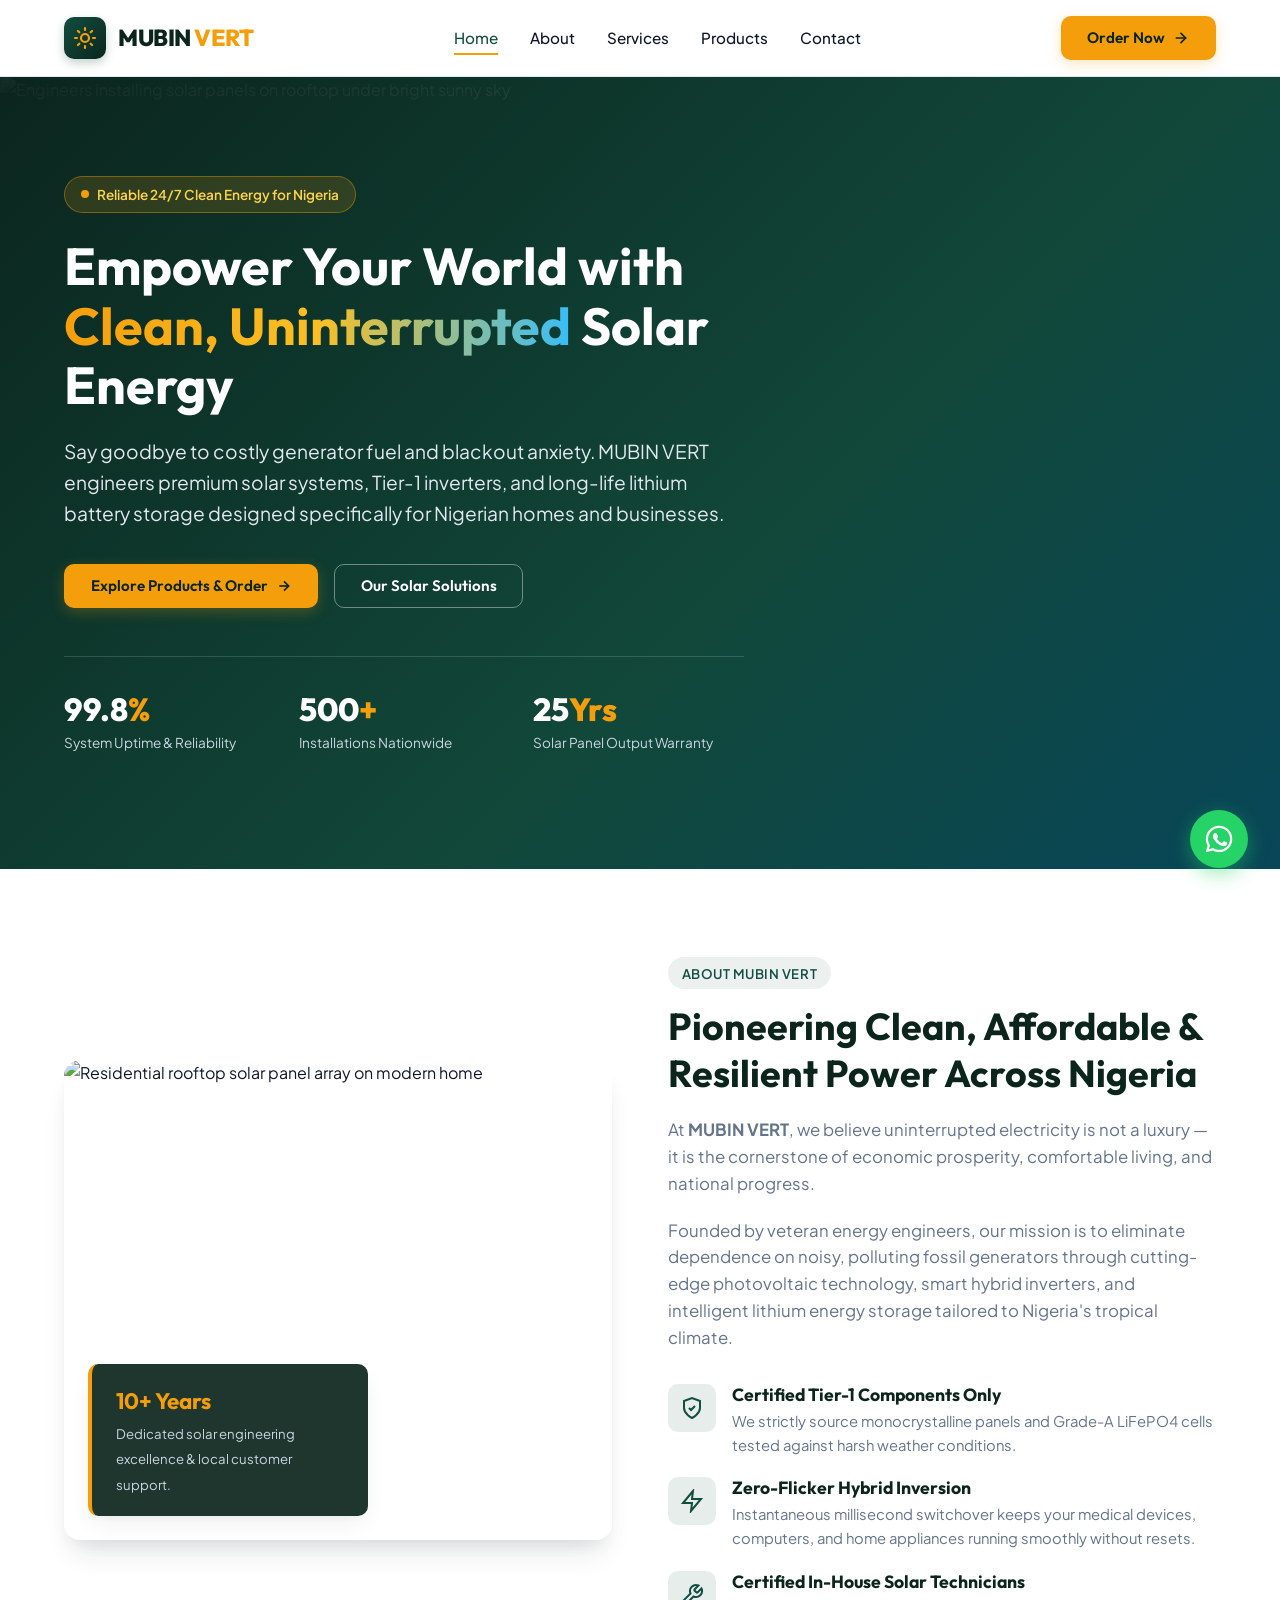
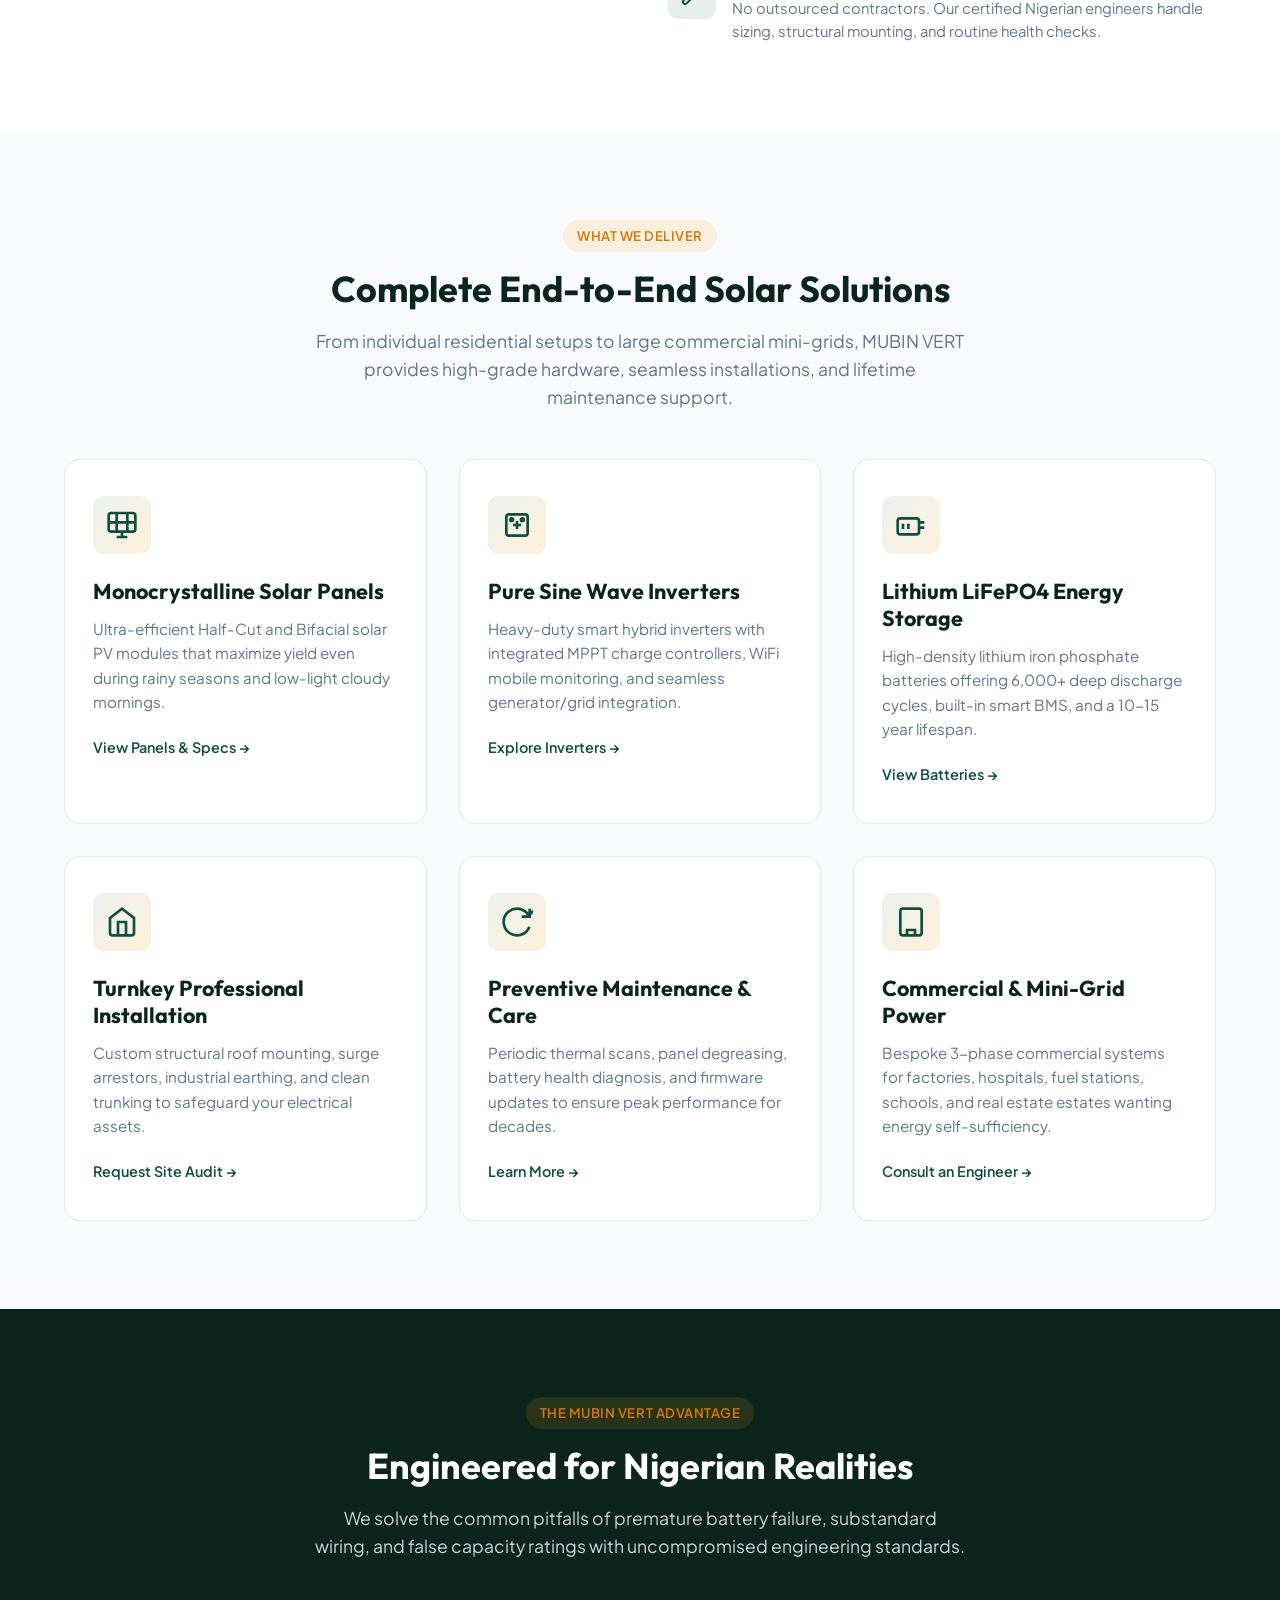
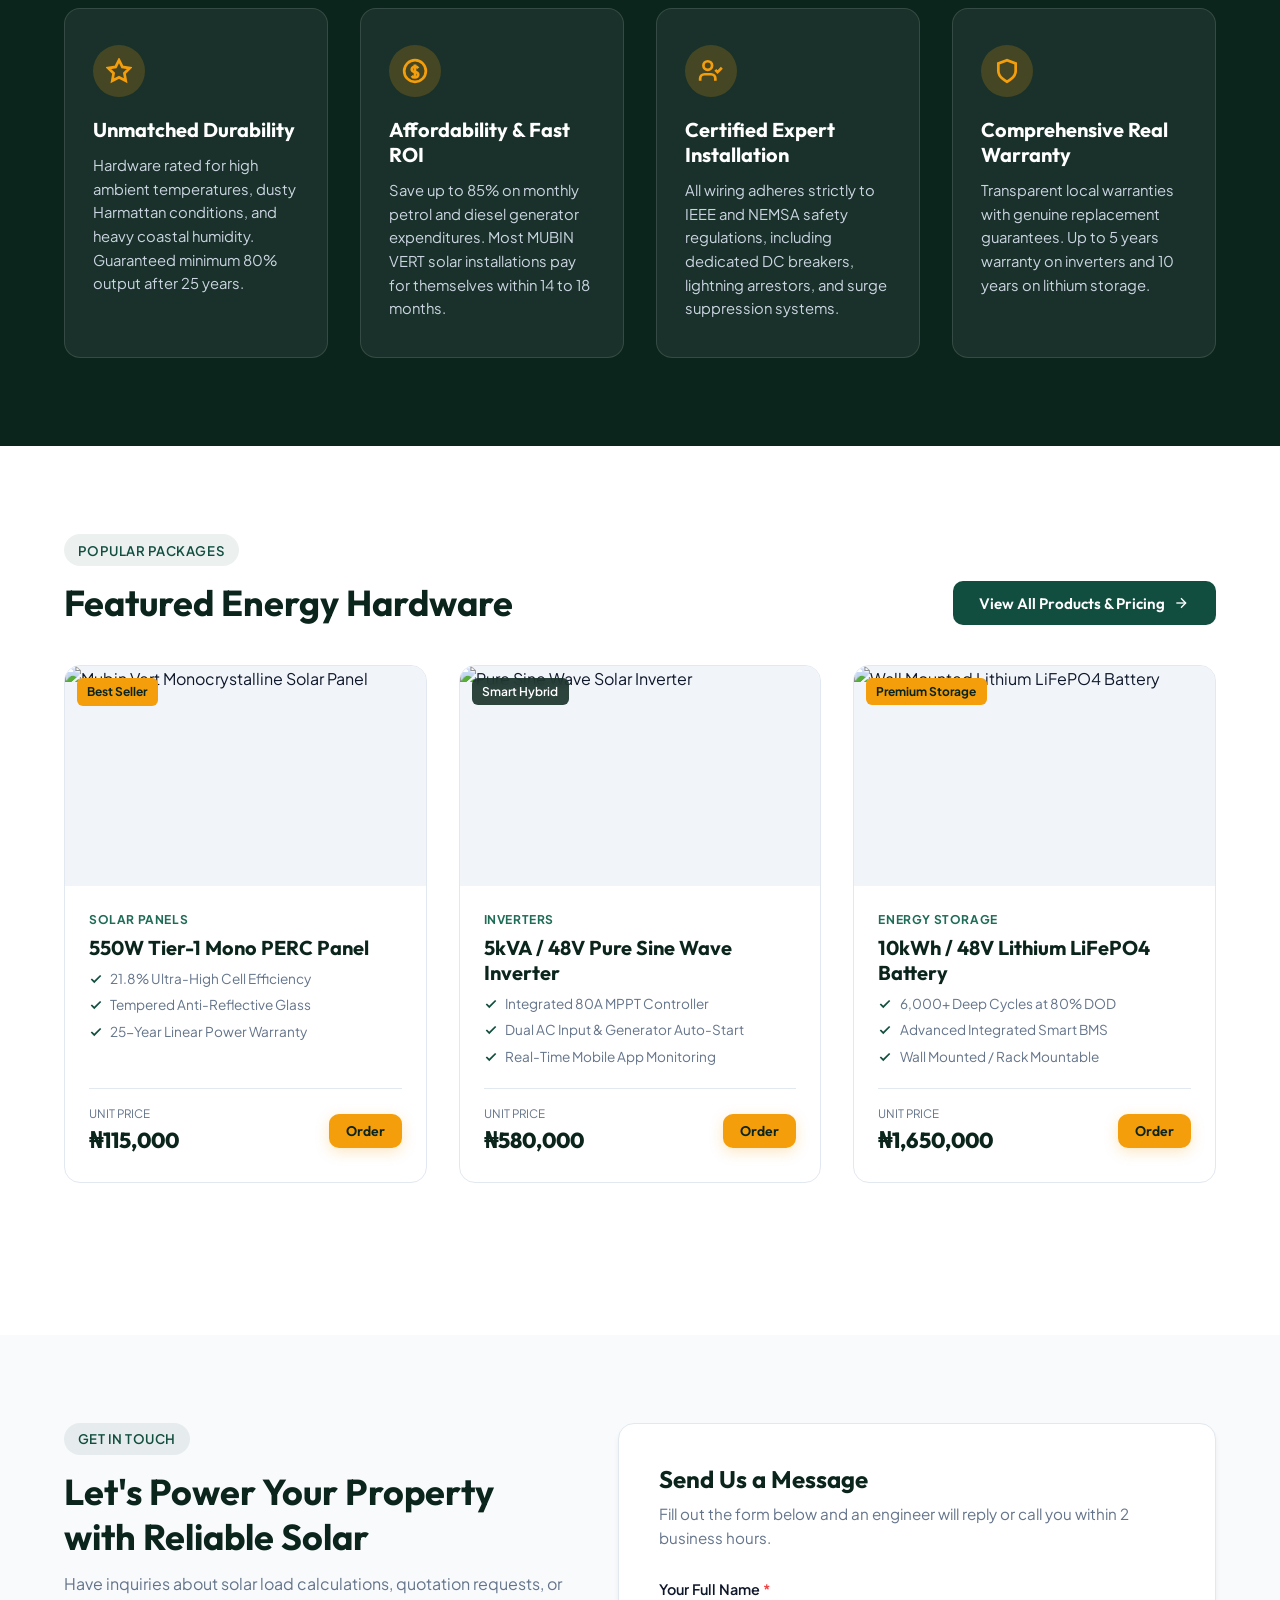
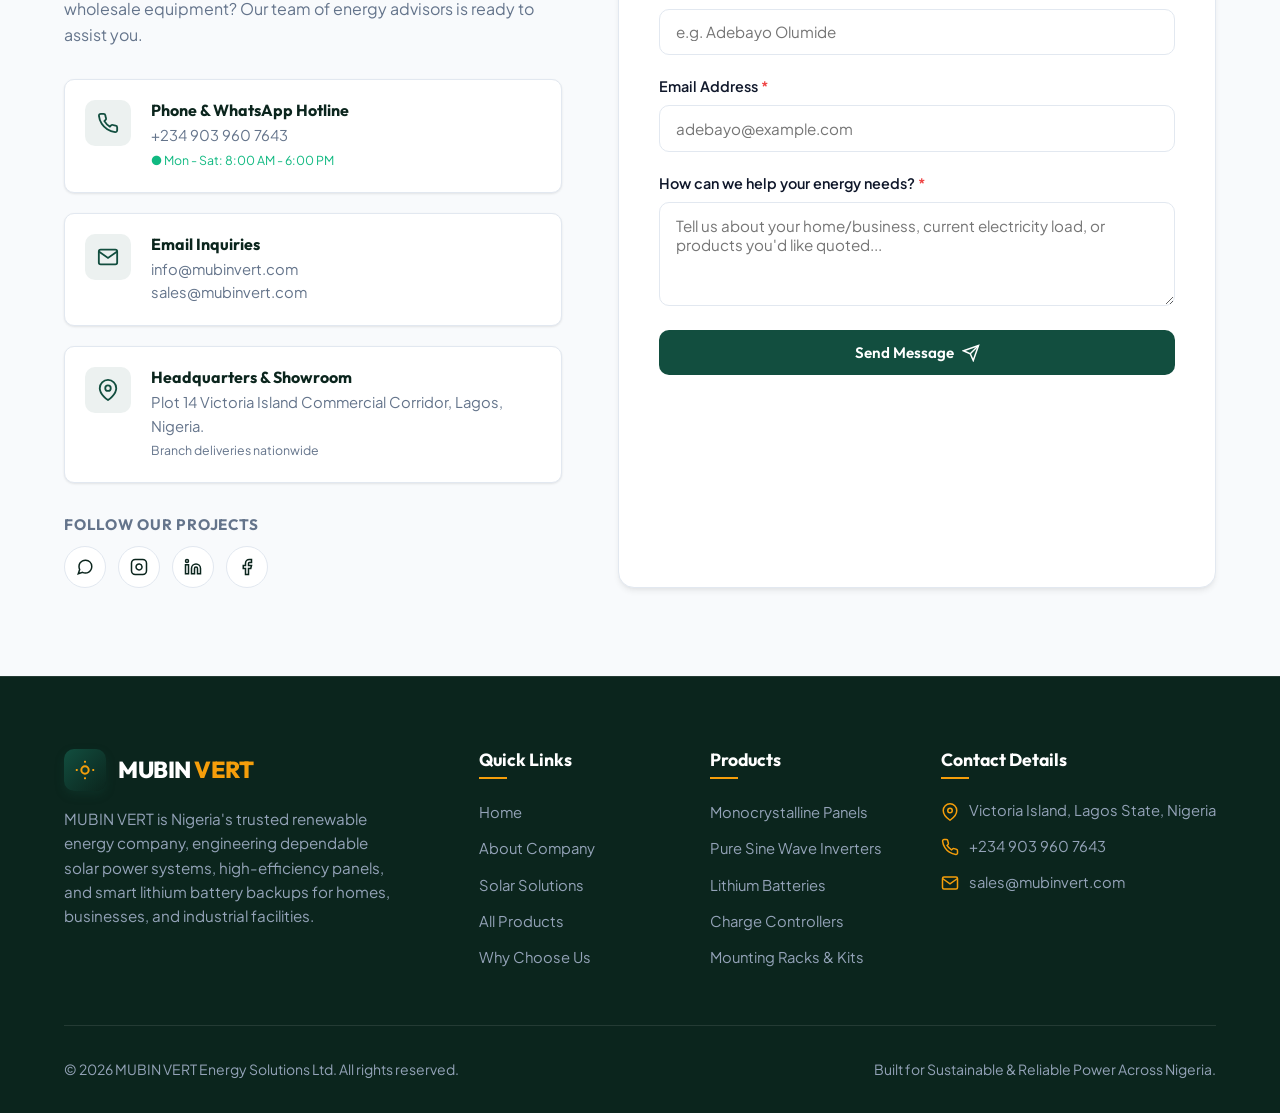
==== index.html @ 532facc9 "second commit" ====
<!DOCTYPE html>
<html lang="en">
<head>
  <meta charset="UTF-8">
  <meta name="viewport" content="width=device-width, initial-scale=1.0">
  <title>MUBIN VERT | Modern Solar & Energy Solutions in Nigeria</title>
  <meta name="description" content="MUBIN VERT provides premium solar panels, high-capacity inverters, lithium batteries, and professional solar installation across Nigeria for uninterrupted clean energy.">
  <meta name="keywords" content="solar energy Nigeria, solar panels, inverters, solar batteries, solar installation Lagos Abuja, clean energy">
  
  <!-- Open Graph / Meta -->
  <meta property="og:type" content="website">
  <meta property="og:title" content="MUBIN VERT - Reliable Solar & Energy Solutions">
  <meta property="og:description" content="Power your home and business with durable, sustainable solar energy. High efficiency panels, hybrid inverters & lithium storage.">
  
  <!-- Google Fonts: Outfit & Plus Jakarta Sans -->
  <link rel="preconnect" href="https://fonts.googleapis.com">
  <link rel="preconnect" href="https://fonts.gstatic.com" crossorigin>
  <link href="https://fonts.googleapis.com/css2?family=Outfit:wght@500;600;700;800&family=Plus+Jakarta+Sans:wght@400;500;600;700&display=swap" rel="stylesheet">
  
  <!-- Shared CSS Stylesheet -->
  <link rel="stylesheet" href="style.css">
</head>
<body>

  <!-- ==================== HEADER & NAV ==================== -->
  <header class="header">
    <div class="container navbar">
      <a href="index.html" class="brand-logo" aria-label="MUBIN VERT Home">
        <span class="logo-mark">
          <!-- Solar Sun & Eco Leaf SVG Icon -->
          <svg width="24" height="24" viewBox="0 0 24 24" fill="none" stroke="currentColor" stroke-width="2.2" stroke-linecap="round" stroke-linejoin="round">
            <circle cx="12" cy="12" r="4"/>
            <path d="M12 2v2"/>
            <path d="M12 20v2"/>
            <path d="m4.93 4.93 1.41 1.41"/>
            <path d="m17.66 17.66 1.41 1.41"/>
            <path d="M2 12h2"/>
            <path d="M20 12h2"/>
            <path d="m6.34 17.66-1.41 1.41"/>
            <path d="m19.07 4.93-1.41 1.41"/>
          </svg>
        </span>
        <span>MUBIN <span class="highlight">VERT</span></span>
      </a>

      <nav aria-label="Main Navigation">
        <ul class="nav-menu" id="navMenu">
          <li><a href="index.html" class="nav-link active">Home</a></li>
          <li><a href="#about" class="nav-link">About</a></li>
          <li><a href="#services" class="nav-link">Services</a></li>
          <li><a href="products.html" class="nav-link">Products</a></li>
          <li><a href="#contact" class="nav-link">Contact</a></li>
          <li class="mobile-order-btn">
            <a href="products.html" class="btn btn-primary btn-block">Order Now</a>
          </li>
        </ul>
      </nav>

      <div class="nav-actions">
        <a href="products.html" class="btn btn-primary">
          <span>Order Now</span>
          <svg width="16" height="16" viewBox="0 0 24 24" fill="none" stroke="currentColor" stroke-width="2.5" stroke-linecap="round" stroke-linejoin="round">
            <path d="M5 12h14"/>
            <path d="m12 5 7 7-7 7"/>
          </svg>
        </a>
        <button class="hamburger" id="hamburgerBtn" aria-label="Toggle navigation menu" aria-expanded="false">
          <span></span>
          <span></span>
          <span></span>
        </button>
      </div>
    </div>
  </header>

  <!-- ==================== HERO SECTION ==================== -->
  <section class="hero" id="home">
    <div class="hero-bg-overlay"></div>
    <img 
      src="https://images.pexels.com/photos/11645008/pexels-photo-11645008.jpeg?auto=compress&cs=tinysrgb&fit=crop&h=900&w=1920" 
      alt="Engineers installing solar panels on rooftop under bright sunny sky" 
      class="hero-bg-img"
      loading="eager"
    >
    <div class="container">
      <div class="hero-content fade-in-up">
        <div class="hero-badge">
          <span class="pulse-dot"></span>
          <span>Reliable 24/7 Clean Energy for Nigeria</span>
        </div>
        <h1>Empower Your World with <span class="gradient-text">Clean, Uninterrupted</span> Solar Energy</h1>
        <p class="hero-p">
          Say goodbye to costly generator fuel and blackout anxiety. MUBIN VERT engineers premium solar systems, Tier-1 inverters, and long-life lithium battery storage designed specifically for Nigerian homes and businesses.
        </p>
        <div class="hero-actions">
          <a href="products.html" class="btn btn-primary">
            <span>Explore Products & Order</span>
            <svg width="16" height="16" viewBox="0 0 24 24" fill="none" stroke="currentColor" stroke-width="2.5">
              <path d="M5 12h14"/><path d="m12 5 7 7-7 7"/>
            </svg>
          </a>
          <a href="#services" class="btn btn-outline">
            <span>Our Solar Solutions</span>
          </a>
        </div>

        <div class="hero-stats">
          <div class="hero-stat-item">
            <h3>99.8<span>%</span></h3>
            <p>System Uptime & Reliability</p>
          </div>
          <div class="hero-stat-item">
            <h3>500<span>+</span></h3>
            <p>Installations Nationwide</p>
          </div>
          <div class="hero-stat-item">
            <h3>25<span>Yrs</span></h3>
            <p>Solar Panel Output Warranty</p>
          </div>
        </div>
      </div>
    </div>
  </section>

  <!-- ==================== ABOUT SECTION ==================== -->
  <section class="section section-light" id="about">
    <div class="container">
      <div class="about-grid">
        <div class="about-image-wrapper fade-in-up">
          <img 
            src="https://images.pexels.com/photos/12243093/pexels-photo-12243093.jpeg?auto=compress&cs=tinysrgb&fit=crop&h=800&w=1000" 
            alt="Residential rooftop solar panel array on modern home"
            loading="lazy"
          >
          <div class="about-floating-badge">
            <strong>10+ Years</strong>
            <span>Dedicated solar engineering excellence & local customer support.</span>
          </div>
        </div>

        <div class="about-content fade-in-up delay-1">
          <div class="section-badge">About MUBIN VERT</div>
          <h2>Pioneering Clean, Affordable & Resilient Power Across Nigeria</h2>
          <p>
            At <strong>MUBIN VERT</strong>, we believe uninterrupted electricity is not a luxury — it is the cornerstone of economic prosperity, comfortable living, and national progress.
          </p>
          <p>
            Founded by veteran energy engineers, our mission is to eliminate dependence on noisy, polluting fossil generators through cutting-edge photovoltaic technology, smart hybrid inverters, and intelligent lithium energy storage tailored to Nigeria's tropical climate.
          </p>

          <div class="trust-highlights">
            <div class="trust-item">
              <div class="trust-icon">
                <!-- Verified Check Shield -->
                <svg width="24" height="24" viewBox="0 0 24 24" fill="none" stroke="currentColor" stroke-width="2">
                  <path d="M12 22s8-4 8-10V5l-8-3-8 3v7c0 6 8 10 8 10z"/>
                  <path d="m9 12 2 2 4-4"/>
                </svg>
              </div>
              <div>
                <h4>Certified Tier-1 Components Only</h4>
                <p>We strictly source monocrystalline panels and Grade-A LiFePO4 cells tested against harsh weather conditions.</p>
              </div>
            </div>

            <div class="trust-item">
              <div class="trust-icon">
                <!-- Zap / Efficiency Icon -->
                <svg width="24" height="24" viewBox="0 0 24 24" fill="none" stroke="currentColor" stroke-width="2">
                  <polygon points="13 2 3 14 12 14 11 22 21 10 12 10 13 2"/>
                </svg>
              </div>
              <div>
                <h4>Zero-Flicker Hybrid Inversion</h4>
                <p>Instantaneous millisecond switchover keeps your medical devices, computers, and home appliances running smoothly without resets.</p>
              </div>
            </div>

            <div class="trust-item">
              <div class="trust-icon">
                <!-- Support / Wrench Icon -->
                <svg width="24" height="24" viewBox="0 0 24 24" fill="none" stroke="currentColor" stroke-width="2">
                  <path d="M14.7 6.3a1 1 0 0 0 0 1.4l1.6 1.6a1 1 0 0 0 1.4 0l3.77-3.77a6 6 0 0 1-7.94 7.94l-6.91 6.91a2.12 2.12 0 0 1-3-3l6.91-6.91a6 6 0 0 1 7.94-7.94l-3.76 3.76z"/>
                </svg>
              </div>
              <div>
                <h4>Certified In-House Solar Technicians</h4>
                <p>No outsourced contractors. Our certified Nigerian engineers handle sizing, structural mounting, and routine health checks.</p>
              </div>
            </div>
          </div>
        </div>
      </div>
    </div>
  </section>

  <!-- ==================== SERVICES / FEATURES SECTION ==================== -->
  <section class="section section-tint" id="services">
    <div class="container">
      <div class="text-center fade-in-up">
        <div class="section-badge amber">What We Deliver</div>
        <h2 class="section-title">Complete End-to-End Solar Solutions</h2>
        <p class="section-desc">From individual residential setups to large commercial mini-grids, MUBIN VERT provides high-grade hardware, seamless installations, and lifetime maintenance support.</p>
      </div>

      <div class="services-grid">
        <!-- Service 1: Solar Panels -->
        <div class="service-card fade-in-up delay-1">
          <div class="service-icon">
            <svg width="32" height="32" viewBox="0 0 24 24" fill="none" stroke="currentColor" stroke-width="2">
              <rect x="2" y="3" width="20" height="14" rx="2"/>
              <line x1="2" y1="10" x2="22" y2="10"/>
              <line x1="8" y1="3" x2="8" y2="17"/>
              <line x1="16" y1="3" x2="16" y2="17"/>
              <path d="M12 17v4"/>
              <path d="M8 21h8"/>
            </svg>
          </div>
          <h3>Monocrystalline Solar Panels</h3>
          <p>Ultra-efficient Half-Cut and Bifacial solar PV modules that maximize yield even during rainy seasons and low-light cloudy mornings.</p>
          <a href="products.html" class="service-link">View Panels & Specs &rarr;</a>
        </div>

        <!-- Service 2: Inverters -->
        <div class="service-card fade-in-up delay-2">
          <div class="service-icon">
            <svg width="32" height="32" viewBox="0 0 24 24" fill="none" stroke="currentColor" stroke-width="2">
              <rect x="4" y="4" width="16" height="16" rx="2"/>
              <path d="M9 12h6"/>
              <path d="M12 9v6"/>
              <circle cx="8" cy="8" r="1" fill="currentColor"/>
              <circle cx="16" cy="8" r="1" fill="currentColor"/>
            </svg>
          </div>
          <h3>Pure Sine Wave Inverters</h3>
          <p>Heavy-duty smart hybrid inverters with integrated MPPT charge controllers, WiFi mobile monitoring, and seamless generator/grid integration.</p>
          <a href="products.html" class="service-link">Explore Inverters &rarr;</a>
        </div>

        <!-- Service 3: Batteries -->
        <div class="service-card fade-in-up delay-3">
          <div class="service-icon">
            <svg width="32" height="32" viewBox="0 0 24 24" fill="none" stroke="currentColor" stroke-width="2">
              <rect x="2" y="7" width="16" height="12" rx="2"/>
              <path d="M6 11v4"/>
              <path d="M10 11v4"/>
              <path d="M18 10h4"/>
              <path d="M18 14h4"/>
            </svg>
          </div>
          <h3>Lithium LiFePO4 Energy Storage</h3>
          <p>High-density lithium iron phosphate batteries offering 6,000+ deep discharge cycles, built-in smart BMS, and a 10-15 year lifespan.</p>
          <a href="products.html" class="service-link">View Batteries &rarr;</a>
        </div>

        <!-- Service 4: Installation -->
        <div class="service-card fade-in-up delay-1">
          <div class="service-icon">
            <svg width="32" height="32" viewBox="0 0 24 24" fill="none" stroke="currentColor" stroke-width="2">
              <path d="m3 9 9-7 9 7v11a2 2 0 0 1-2 2H5a2 2 0 0 1-2-2z"/>
              <polyline points="9 22 9 12 15 12 15 22"/>
            </svg>
          </div>
          <h3>Turnkey Professional Installation</h3>
          <p>Custom structural roof mounting, surge arrestors, industrial earthing, and clean trunking to safeguard your electrical assets.</p>
          <a href="#contact" class="service-link">Request Site Audit &rarr;</a>
        </div>

        <!-- Service 5: Maintenance -->
        <div class="service-card fade-in-up delay-2">
          <div class="service-icon">
            <svg width="32" height="32" viewBox="0 0 24 24" fill="none" stroke="currentColor" stroke-width="2">
              <path d="M21.5 2v6h-6M21.34 15.57a10 10 0 1 1-.57-8.38l5.67-5.67"/>
            </svg>
          </div>
          <h3>Preventive Maintenance & Care</h3>
          <p>Periodic thermal scans, panel degreasing, battery health diagnosis, and firmware updates to ensure peak performance for decades.</p>
          <a href="#contact" class="service-link">Learn More &rarr;</a>
        </div>

        <!-- Service 6: Commercial & Mini-Grids -->
        <div class="service-card fade-in-up delay-3">
          <div class="service-icon">
            <svg width="32" height="32" viewBox="0 0 24 24" fill="none" stroke="currentColor" stroke-width="2">
              <rect x="4" y="2" width="16" height="20" rx="2" ry="2"/>
              <path d="M9 22v-4h6v4"/>
              <path d="M8 6h.01"/><path d="M16 6h.01"/>
              <path d="M8 10h.01"/><path d="M16 10h.01"/>
              <path d="M8 14h.01"/><path d="M16 14h.01"/>
            </svg>
          </div>
          <h3>Commercial & Mini-Grid Power</h3>
          <p>Bespoke 3-phase commercial systems for factories, hospitals, fuel stations, schools, and real estate estates wanting energy self-sufficiency.</p>
          <a href="#contact" class="service-link">Consult an Engineer &rarr;</a>
        </div>
      </div>
    </div>
  </section>

  <!-- ==================== WHY CHOOSE US SECTION ==================== -->
  <section class="section section-dark" id="why-us">
    <div class="container">
      <div class="text-center fade-in-up">
        <div class="section-badge amber">The MUBIN VERT Advantage</div>
        <h2 class="section-title">Engineered for Nigerian Realities</h2>
        <p class="section-desc" style="color: #CBD5E1;">We solve the common pitfalls of premature battery failure, substandard wiring, and false capacity ratings with uncompromised engineering standards.</p>
      </div>

      <div class="why-grid">
        <div class="why-card fade-in-up delay-1">
          <div class="why-icon">
            <svg width="26" height="26" viewBox="0 0 24 24" fill="none" stroke="currentColor" stroke-width="2.5">
              <path d="M12 2l3.09 6.26L22 9.27l-5 4.87 1.18 6.88L12 17.77l-6.18 3.25L7 14.14 2 9.27l6.91-1.01L12 2z"/>
            </svg>
          </div>
          <h3>Unmatched Durability</h3>
          <p>Hardware rated for high ambient temperatures, dusty Harmattan conditions, and heavy coastal humidity. Guaranteed minimum 80% output after 25 years.</p>
        </div>

        <div class="why-card fade-in-up delay-2">
          <div class="why-icon">
            <svg width="26" height="26" viewBox="0 0 24 24" fill="none" stroke="currentColor" stroke-width="2.5">
              <circle cx="12" cy="12" r="10"/>
              <path d="M12 6v12"/>
              <path d="M15 9.5a3.5 3.5 0 0 0-3-1.5c-1.66 0-3 1.12-3 2.5s1.34 2.5 3 2.5 3 1.12 3 2.5-1.34 2.5-3 2.5a3.5 3.5 0 0 1-3-1.5"/>
            </svg>
          </div>
          <h3>Affordability & Fast ROI</h3>
          <p>Save up to 85% on monthly petrol and diesel generator expenditures. Most MUBIN VERT solar installations pay for themselves within 14 to 18 months.</p>
        </div>

        <div class="why-card fade-in-up delay-3">
          <div class="why-icon">
            <svg width="26" height="26" viewBox="0 0 24 24" fill="none" stroke="currentColor" stroke-width="2.5">
              <path d="M16 21v-2a4 4 0 0 0-4-4H6a4 4 0 0 0-4 4v2"/>
              <circle cx="9" cy="7" r="4"/>
              <polyline points="16 11 18 13 22 9"/>
            </svg>
          </div>
          <h3>Certified Expert Installation</h3>
          <p>All wiring adheres strictly to IEEE and NEMSA safety regulations, including dedicated DC breakers, lightning arrestors, and surge suppression systems.</p>
        </div>

        <div class="why-card fade-in-up delay-4">
          <div class="why-icon">
            <svg width="26" height="26" viewBox="0 0 24 24" fill="none" stroke="currentColor" stroke-width="2.5">
              <path d="M12 22s8-4 8-10V5l-8-3-8 3v7c0 6 8 10 8 10z"/>
            </svg>
          </div>
          <h3>Comprehensive Real Warranty</h3>
          <p>Transparent local warranties with genuine replacement guarantees. Up to 5 years warranty on inverters and 10 years on lithium storage.</p>
        </div>
      </div>
    </div>
  </section>

  <!-- ==================== FEATURED PRODUCTS TEASER ==================== -->
  <section class="section section-light">
    <div class="container">
      <div style="display: flex; justify-content: space-between; align-items: flex-end; flex-wrap: wrap; gap: 1rem; margin-bottom: 2.5rem;">
        <div>
          <div class="section-badge">Popular Packages</div>
          <h2 class="section-title" style="margin-bottom: 0;">Featured Energy Hardware</h2>
        </div>
        <a href="products.html" class="btn btn-green">
          <span>View All Products & Pricing</span>
          <svg width="16" height="16" viewBox="0 0 24 24" fill="none" stroke="currentColor" stroke-width="2">
            <path d="M5 12h14"/><path d="m12 5 7 7-7 7"/>
          </svg>
        </a>
      </div>

      <div class="products-grid">
        <!-- Feature 1 -->
        <div class="product-card fade-in-up delay-1">
          <div class="product-thumb-wrap">
            <span class="product-tag popular">Best Seller</span>
            <img src="https://images.pexels.com/photos/38171120/pexels-photo-38171120.jpeg?auto=compress&cs=tinysrgb&fit=crop&h=500&w=700" alt="Mubin Vert Monocrystalline Solar Panel">
          </div>
          <div class="product-body">
            <span class="product-category">Solar Panels</span>
            <h3 class="product-title">550W Tier-1 Mono PERC Panel</h3>
            <ul class="product-specs">
              <li><svg width="14" height="14" viewBox="0 0 24 24" fill="none" stroke="currentColor" stroke-width="3"><polyline points="20 6 9 17 4 12"/></svg> 21.8% Ultra-High Cell Efficiency</li>
              <li><svg width="14" height="14" viewBox="0 0 24 24" fill="none" stroke="currentColor" stroke-width="3"><polyline points="20 6 9 17 4 12"/></svg> Tempered Anti-Reflective Glass</li>
              <li><svg width="14" height="14" viewBox="0 0 24 24" fill="none" stroke="currentColor" stroke-width="3"><polyline points="20 6 9 17 4 12"/></svg> 25-Year Linear Power Warranty</li>
            </ul>
            <div class="product-footer">
              <div class="product-price">
                <span class="label">Unit Price</span>
                <span class="value">₦115,000</span>
              </div>
              <a href="products.html?product=550W%20Tier-1%20Mono%20PERC%20Panel" class="btn btn-primary btn-sm">Order</a>
            </div>
          </div>
        </div>

        <!-- Feature 2 -->
        <div class="product-card fade-in-up delay-2">
          <div class="product-thumb-wrap">
            <span class="product-tag">Smart Hybrid</span>
            <img src="https://images.pexels.com/photos/38171111/pexels-photo-38171111.jpeg?auto=compress&cs=tinysrgb&fit=crop&h=500&w=700" alt="Pure Sine Wave Solar Inverter">
          </div>
          <div class="product-body">
            <span class="product-category">Inverters</span>
            <h3 class="product-title">5kVA / 48V Pure Sine Wave Inverter</h3>
            <ul class="product-specs">
              <li><svg width="14" height="14" viewBox="0 0 24 24" fill="none" stroke="currentColor" stroke-width="3"><polyline points="20 6 9 17 4 12"/></svg> Integrated 80A MPPT Controller</li>
              <li><svg width="14" height="14" viewBox="0 0 24 24" fill="none" stroke="currentColor" stroke-width="3"><polyline points="20 6 9 17 4 12"/></svg> Dual AC Input & Generator Auto-Start</li>
              <li><svg width="14" height="14" viewBox="0 0 24 24" fill="none" stroke="currentColor" stroke-width="3"><polyline points="20 6 9 17 4 12"/></svg> Real-Time Mobile App Monitoring</li>
            </ul>
            <div class="product-footer">
              <div class="product-price">
                <span class="label">Unit Price</span>
                <span class="value">₦580,000</span>
              </div>
              <a href="products.html?product=5kVA%2048V%20Pure%20Sine%20Wave%20Inverter" class="btn btn-primary btn-sm">Order</a>
            </div>
          </div>
        </div>

        <!-- Feature 3 -->
        <div class="product-card fade-in-up delay-3">
          <div class="product-thumb-wrap">
            <span class="product-tag popular">Premium Storage</span>
            <img src="https://images.pexels.com/photos/36085816/pexels-photo-36085816.jpeg?auto=compress&cs=tinysrgb&fit=crop&h=500&w=700" alt="Wall Mounted Lithium LiFePO4 Battery">
          </div>
          <div class="product-body">
            <span class="product-category">Energy Storage</span>
            <h3 class="product-title">10kWh / 48V Lithium LiFePO4 Battery</h3>
            <ul class="product-specs">
              <li><svg width="14" height="14" viewBox="0 0 24 24" fill="none" stroke="currentColor" stroke-width="3"><polyline points="20 6 9 17 4 12"/></svg> 6,000+ Deep Cycles at 80% DOD</li>
              <li><svg width="14" height="14" viewBox="0 0 24 24" fill="none" stroke="currentColor" stroke-width="3"><polyline points="20 6 9 17 4 12"/></svg> Advanced Integrated Smart BMS</li>
              <li><svg width="14" height="14" viewBox="0 0 24 24" fill="none" stroke="currentColor" stroke-width="3"><polyline points="20 6 9 17 4 12"/></svg> Wall Mounted / Rack Mountable</li>
            </ul>
            <div class="product-footer">
              <div class="product-price">
                <span class="label">Unit Price</span>
                <span class="value">₦1,650,000</span>
              </div>
              <a href="products.html?product=10kWh%2048V%20Lithium%20LiFePO4%20Battery" class="btn btn-primary btn-sm">Order</a>
            </div>
          </div>
        </div>
      </div>
    </div>
  </section>

  <!-- ==================== CONTACT SECTION ==================== -->
  <section class="section section-tint" id="contact">
    <div class="container">
      <div class="contact-grid">
        <div class="contact-info fade-in-up">
          <div>
            <div class="section-badge">Get in Touch</div>
            <h2>Let's Power Your Property with Reliable Solar</h2>
            <p class="text-muted">Have inquiries about solar load calculations, quotation requests, or wholesale equipment? Our team of energy advisors is ready to assist you.</p>
          </div>

          <div class="contact-card-list">
            <div class="contact-card">
              <div class="icon-box">
                <!-- Phone -->
                <svg width="22" height="22" viewBox="0 0 24 24" fill="none" stroke="currentColor" stroke-width="2">
                  <path d="M22 16.92v3a2 2 0 0 1-2.18 2 19.79 19.79 0 0 1-8.63-3.07 19.5 19.5 0 0 1-6-6 19.79 19.79 0 0 1-3.07-8.67A2 2 0 0 1 4.11 2h3a2 2 0 0 1 2 1.72 12.84 12.84 0 0 0 .7 2.81 2 2 0 0 1-.45 2.11L8.09 9.91a16 16 0 0 0 6 6l1.27-1.27a2 2 0 0 1 2.11-.45 12.84 12.84 0 0 0 2.81.7A2 2 0 0 1 22 16.92z"/>
                </svg>
              </div>
              <div>
                <h4>Phone & WhatsApp Hotline</h4>
                <p><a href="tel:+2349039607643">+234 903 960 7643</a></p>
                <p><small style="color: #10B981;">● Mon - Sat: 8:00 AM - 6:00 PM</small></p>
              </div>
            </div>

            <div class="contact-card">
              <div class="icon-box">
                <!-- Email -->
                <svg width="22" height="22" viewBox="0 0 24 24" fill="none" stroke="currentColor" stroke-width="2">
                  <path d="M4 4h16c1.1 0 2 .9 2 2v12c0 1.1-.9 2-2 2H4c-1.1 0-2-.9-2-2V6c0-1.1.9-2 2-2z"/>
                  <polyline points="22,6 12,13 2,6"/>
                </svg>
              </div>
              <div>
                <h4>Email Inquiries</h4>
                <p><a href="mailto:info@mubinvert.com">info@mubinvert.com</a></p>
                <p><a href="mailto:sales@mubinvert.com">sales@mubinvert.com</a></p>
              </div>
            </div>

            <div class="contact-card">
              <div class="icon-box">
                <!-- Map Pin -->
                <svg width="22" height="22" viewBox="0 0 24 24" fill="none" stroke="currentColor" stroke-width="2">
                  <path d="M21 10c0 7-9 13-9 13s-9-6-9-13a9 9 0 0 1 18 0z"/>
                  <circle cx="12" cy="10" r="3"/>
                </svg>
              </div>
              <div>
                <h4>Headquarters & Showroom</h4>
                <p>Plot 14 Victoria Island Commercial Corridor, Lagos, Nigeria.</p>
                <p><small class="text-muted">Branch deliveries nationwide</small></p>
              </div>
            </div>
          </div>

          <div>
            <h4 style="font-size: 0.95rem; margin-bottom: 0.75rem; text-transform: uppercase; letter-spacing: 0.05em; color: var(--text-muted);">Follow Our Projects</h4>
            <div class="contact-socials">
              <a href="https://wa.me/2349039607643" target="_blank" rel="noopener noreferrer" class="social-btn" aria-label="WhatsApp">
                <svg width="18" height="18" viewBox="0 0 24 24" fill="none" stroke="currentColor" stroke-width="2"><path d="M21 11.5a8.38 8.38 0 0 1-.9 3.8 8.5 8.5 0 0 1-7.6 4.7 8.38 8.38 0 0 1-3.8-.9L3 21l1.9-5.7a8.38 8.38 0 0 1-.9-3.8 8.5 8.5 0 0 1 4.7-7.6 8.38 8.38 0 0 1 3.8-.9h.5a8.48 8.48 0 0 1 8 8v.5z"/></svg>
              </a>
              <a href="#" class="social-btn" aria-label="Instagram">
                <svg width="18" height="18" viewBox="0 0 24 24" fill="none" stroke="currentColor" stroke-width="2"><rect x="2" y="2" width="20" height="20" rx="5" ry="5"/><path d="M16 11.37A4 4 0 1 1 12.63 8 4 4 0 0 1 16 11.37z"/><line x1="17.5" y1="6.5" x2="17.51" y2="6.5"/></svg>
              </a>
              <a href="#" class="social-btn" aria-label="LinkedIn">
                <svg width="18" height="18" viewBox="0 0 24 24" fill="none" stroke="currentColor" stroke-width="2"><path d="M16 8a6 6 0 0 1 6 6v7h-4v-7a2 2 0 0 0-2-2 2 2 0 0 0-2 2v7h-4v-7a6 6 0 0 1 6-6z"/><rect x="2" y="9" width="4" height="12"/><circle cx="4" cy="4" r="2"/></svg>
              </a>
              <a href="#" class="social-btn" aria-label="Facebook">
                <svg width="18" height="18" viewBox="0 0 24 24" fill="none" stroke="currentColor" stroke-width="2"><path d="M18 2h-3a5 5 0 0 0-5 5v3H7v4h3v8h4v-8h3l1-4h-4V7a1 1 0 0 1 1-1h3z"/></svg>
              </a>
            </div>
          </div>
        </div>

        <!-- Contact Form -->
        <div class="contact-form-card fade-in-up delay-1">
          <h3>Send Us a Message</h3>
          <p>Fill out the form below and an engineer will reply or call you within 2 business hours.</p>

          <div id="contactFormAlert" class="form-alert"></div>

          <form id="contactForm">
            <div class="form-group" style="margin-bottom: 1.25rem;">
              <label for="contactName">Your Full Name <span class="req">*</span></label>
              <input type="text" id="contactName" class="form-control" placeholder="e.g. Adebayo Olumide" required>
            </div>

            <div class="form-group" style="margin-bottom: 1.25rem;">
              <label for="contactEmail">Email Address <span class="req">*</span></label>
              <input type="email" id="contactEmail" class="form-control" placeholder="adebayo@example.com" required>
            </div>

            <div class="form-group" style="margin-bottom: 1.5rem;">
              <label for="contactMessage">How can we help your energy needs? <span class="req">*</span></label>
              <textarea id="contactMessage" class="form-control" rows="4" placeholder="Tell us about your home/business, current electricity load, or products you'd like quoted..." required></textarea>
            </div>

            <button type="submit" class="btn btn-green btn-block">
              <span>Send Message</span>
              <svg width="18" height="18" viewBox="0 0 24 24" fill="none" stroke="currentColor" stroke-width="2"><line x1="22" y1="2" x2="11" y2="13"/><polygon points="22 2 15 22 11 13 2 9 22 2"/></svg>
            </button>
          </form>
        </div>
      </div>
    </div>
  </section>

  <!-- ==================== FLOATING WHATSAPP CTA ==================== -->
  <a href="https://wa.me/2349039607643?text=Hello%20MUBIN%20VERT%2C%20I%20am%20interested%20in%20your%20solar%20and%20energy%20solutions." target="_blank" rel="noopener noreferrer" class="whatsapp-float" aria-label="Chat with Solar Expert on WhatsApp">
    <svg width="32" height="32" viewBox="0 0 24 24" fill="currentColor">
      <path d="M12.04 2C6.58 2 2.13 6.45 2.13 11.91C2.13 13.66 2.59 15.36 3.45 16.86L2.05 22L7.3 20.62C8.75 21.41 10.38 21.83 12.04 21.83C17.5 21.83 21.95 17.38 21.95 11.92C21.95 9.27 20.92 6.78 19.05 4.91C17.18 3.04 14.69 2 12.04 2M12.05 3.67C14.25 3.67 16.31 4.53 17.87 6.09C19.42 7.65 20.28 9.72 20.28 11.92C20.28 16.46 16.58 20.15 12.04 20.15C10.56 20.15 9.11 19.76 7.85 19L7.55 18.83L4.43 19.65L5.26 16.61L5.06 16.29C4.24 15 3.8 13.47 3.8 11.91C3.81 7.37 7.5 3.67 12.05 3.67M9.11 7.42C8.94 7.42 8.66 7.49 8.42 7.74C8.18 8 7.5 8.64 7.5 9.94C7.5 11.24 8.45 12.5 8.58 12.67C8.72 12.84 10.42 15.48 13.04 16.61C15.22 17.56 15.66 17.37 16.14 17.33C16.62 17.29 17.68 16.7 17.9 16.08C18.12 15.46 18.12 14.93 18.05 14.82C17.98 14.71 17.82 14.64 17.57 14.52C17.32 14.4 16.1 13.8 15.87 13.72C15.65 13.64 15.48 13.6 15.31 13.85C15.15 14.1 14.67 14.64 14.52 14.82C14.38 14.99 14.23 15.01 13.98 14.89C13.73 14.76 12.93 14.5 11.98 13.66C11.24 13 10.74 12.18 10.6 11.93C10.45 11.68 10.58 11.55 10.71 11.42C10.82 11.31 10.96 11.13 11.08 10.99C11.21 10.85 11.25 10.74 11.33 10.58C11.41 10.41 11.37 10.27 11.31 10.15C11.25 10.02 10.76 8.83 10.55 8.34C10.36 7.85 10.16 7.92 10.01 7.91C9.87 7.9 9.71 7.9 9.54 7.9C9.38 7.9 9.11 7.42 9.11 7.42Z"/>
    </svg>
    <span class="tooltip">Chat with Solar Specialist</span>
  </a>

  <!-- ==================== FOOTER ==================== -->
  <footer class="footer">
    <div class="container">
      <div class="footer-grid">
        <div class="footer-about">
          <a href="index.html" class="brand-logo" style="color: #FFFFFF;">
            <span class="logo-mark">
              <svg width="22" height="22" viewBox="0 0 24 24" fill="none" stroke="currentColor" stroke-width="2.2">
                <circle cx="12" cy="12" r="4"/>
                <path d="M12 2v2"/><path d="M12 20v2"/>
                <path d="M2 12h2"/><path d="M20 12h2"/>
              </svg>
            </span>
            <span>MUBIN <span class="highlight">VERT</span></span>
          </a>
          <p>
            MUBIN VERT is Nigeria's trusted renewable energy company, engineering dependable solar power systems, high-efficiency panels, and smart lithium battery backups for homes, businesses, and industrial facilities.
          </p>
        </div>

        <div>
          <h4>Quick Links</h4>
          <ul class="footer-links">
            <li><a href="index.html">Home</a></li>
            <li><a href="#about">About Company</a></li>
            <li><a href="#services">Solar Solutions</a></li>
            <li><a href="products.html">All Products</a></li>
            <li><a href="#why-us">Why Choose Us</a></li>
          </ul>
        </div>

        <div>
          <h4>Products</h4>
          <ul class="footer-links">
            <li><a href="products.html">Monocrystalline Panels</a></li>
            <li><a href="products.html">Pure Sine Wave Inverters</a></li>
            <li><a href="products.html">Lithium Batteries</a></li>
            <li><a href="products.html">Charge Controllers</a></li>
            <li><a href="products.html">Mounting Racks & Kits</a></li>
          </ul>
        </div>

        <div>
          <h4>Contact Details</h4>
          <ul class="footer-contact-list">
            <li>
              <svg width="18" height="18" viewBox="0 0 24 24" fill="none" stroke="currentColor" stroke-width="2"><path d="M21 10c0 7-9 13-9 13s-9-6-9-13a9 9 0 0 1 18 0z"/><circle cx="12" cy="10" r="3"/></svg>
              <span>Victoria Island, Lagos State, Nigeria</span>
            </li>
            <li>
              <svg width="18" height="18" viewBox="0 0 24 24" fill="none" stroke="currentColor" stroke-width="2"><path d="M22 16.92v3a2 2 0 0 1-2.18 2 19.79 19.79 0 0 1-8.63-3.07 19.5 19.5 0 0 1-6-6 19.79 19.79 0 0 1-3.07-8.67A2 2 0 0 1 4.11 2h3a2 2 0 0 1 2 1.72 12.84 12.84 0 0 0 .7 2.81 2 2 0 0 1-.45 2.11L8.09 9.91a16 16 0 0 0 6 6l1.27-1.27a2 2 0 0 1 2.11-.45 12.84 12.84 0 0 0 2.81.7A2 2 0 0 1 22 16.92z"/></svg>
              <span>+234 903 960 7643</span>
            </li>
            <li>
              <svg width="18" height="18" viewBox="0 0 24 24" fill="none" stroke="currentColor" stroke-width="2"><path d="M4 4h16c1.1 0 2 .9 2 2v12c0 1.1-.9 2-2 2H4c-1.1 0-2-.9-2-2V6c0-1.1.9-2 2-2z"/><polyline points="22,6 12,13 2,6"/></svg>
              <span>sales@mubinvert.com</span>
            </li>
          </ul>
        </div>
      </div>

      <div class="footer-bottom">
        <p>&copy; 2026 MUBIN VERT Energy Solutions Ltd. All rights reserved.</p>
        <p>Built for Sustainable & Reliable Power Across Nigeria.</p>
      </div>
    </div>
  </footer>

  <!-- Shared JavaScript -->
  <script src="script.js"></script>
</body>
</html>
---- style.css ----
/* ===================================================================
   MUBIN VERT - Solar & Energy Solutions
   Shared Stylesheet (style.css)
   Clean, Eco-Conscious Palette: Forest/Emerald Greens, Deep Blues, Sun Amber
   =================================================================== */

:root {
  --primary-deep: #0B251D;       /* Rich Nigerian dark pine / emerald shade */
  --primary: #124E3F;            /* Deep lush green */
  --primary-light: #1E6B56;      /* Vibrant green */
  --accent-sun: #F59E0B;         /* Golden solar amber */
  --accent-sun-hover: #D97706;   /* Warm rich amber hover */
  --accent-sun-glow: rgba(245, 158, 11, 0.25);
  --sky-blue: #0284C7;           /* Clear sky blue */
  --sky-blue-light: #E0F2FE;     /* Crisp light blue */
  --surface-light: #F8FAFC;      /* Clean off-white */
  --surface-card: #FFFFFF;       /* Pure white */
  --border-color: #E2E8F0;       /* Crisp border */
  --border-focus: #10B981;       /* Active green focus */
  --text-main: #0F172A;          /* Charcoal slate */
  --text-muted: #64748B;         /* Soft muted slate */
  --whatsapp-green: #25D366;     /* Official WhatsApp shade */
  --whatsapp-dark: #1EBE5D;
  --shadow-sm: 0 1px 3px rgba(0, 0, 0, 0.06), 0 1px 2px rgba(0, 0, 0, 0.04);
  --shadow-md: 0 4px 6px -1px rgba(0, 0, 0, 0.07), 0 2px 4px -2px rgba(0, 0, 0, 0.05);
  --shadow-lg: 0 10px 25px -5px rgba(11, 37, 29, 0.08), 0 8px 10px -6px rgba(11, 37, 29, 0.04);
  --shadow-xl: 0 20px 30px -10px rgba(11, 37, 29, 0.12), 0 10px 15px -5px rgba(11, 37, 29, 0.06);
  --radius-sm: 6px;
  --radius-md: 10px;
  --radius-lg: 16px;
  --radius-full: 9999px;
  --transition-fast: 0.2s ease;
  --transition-normal: 0.3s cubic-bezier(0.16, 1, 0.3, 1);
  --font-heading: 'Outfit', -apple-system, BlinkMacSystemFont, 'Segoe UI', Roboto, sans-serif;
  --font-body: 'Plus Jakarta Sans', -apple-system, BlinkMacSystemFont, 'Segoe UI', Roboto, sans-serif;
}

/* Reset & Base */
*, *::before, *::after {
  box-sizing: border-box;
  margin: 0;
  padding: 0;
}

html {
  scroll-behavior: smooth;
  font-size: 16px;
}

body {
  font-family: var(--font-body);
  color: var(--text-main);
  background-color: var(--surface-light);
  line-height: 1.6;
  -webkit-font-smoothing: antialiased;
  -moz-osx-font-smoothing: grayscale;
  overflow-x: hidden;
}

h1, h2, h3, h4, h5, h6 {
  font-family: var(--font-heading);
  font-weight: 700;
  color: var(--primary-deep);
  line-height: 1.25;
}

a {
  color: inherit;
  text-decoration: none;
  transition: color var(--transition-fast);
}

img {
  max-width: 100%;
  height: auto;
  display: block;
}

/* Container */
.container {
  width: 100%;
  max-width: 1200px;
  margin-left: auto;
  margin-right: auto;
  padding-left: 1.5rem;
  padding-right: 1.5rem;
}

/* Typography Helpers */
.text-center { text-align: center; }
.text-left { text-align: left; }
.text-muted { color: var(--text-muted); }
.text-amber { color: var(--accent-sun); }
.text-green { color: var(--primary); }

.section-badge {
  display: inline-flex;
  align-items: center;
  gap: 0.5rem;
  padding: 0.35rem 0.85rem;
  background-color: rgba(18, 78, 63, 0.08);
  color: var(--primary);
  border-radius: var(--radius-full);
  font-size: 0.825rem;
  font-weight: 600;
  letter-spacing: 0.04em;
  text-transform: uppercase;
  margin-bottom: 0.85rem;
}

.section-badge.amber {
  background-color: rgba(245, 158, 11, 0.12);
  color: var(--accent-sun-hover);
}

.section-title {
  font-size: 2.25rem;
  margin-bottom: 1rem;
}

.section-desc {
  font-size: 1.1rem;
  color: var(--text-muted);
  max-width: 650px;
  margin: 0 auto 3rem auto;
}

/* Buttons */
.btn {
  display: inline-flex;
  align-items: center;
  justify-content: center;
  gap: 0.5rem;
  padding: 0.8rem 1.6rem;
  font-size: 0.95rem;
  font-weight: 600;
  font-family: var(--font-heading);
  border-radius: var(--radius-md);
  border: 1px solid transparent;
  cursor: pointer;
  transition: all var(--transition-normal);
  text-align: center;
  line-height: 1;
}

.btn-primary {
  background-color: var(--accent-sun);
  color: #0B251D;
  box-shadow: 0 4px 14px var(--accent-sun-glow);
}

.btn-primary:hover {
  background-color: var(--accent-sun-hover);
  color: #FFFFFF;
  transform: translateY(-2px);
  box-shadow: 0 6px 20px rgba(217, 119, 6, 0.35);
}

.btn-green {
  background-color: var(--primary);
  color: #FFFFFF;
}

.btn-green:hover {
  background-color: var(--primary-deep);
  transform: translateY(-2px);
  box-shadow: 0 6px 20px rgba(18, 78, 63, 0.25);
}

.btn-outline {
  background-color: transparent;
  color: #FFFFFF;
  border-color: rgba(255, 255, 255, 0.4);
}

.btn-outline:hover {
  background-color: #FFFFFF;
  color: var(--primary-deep);
  border-color: #FFFFFF;
}

.btn-whatsapp {
  background-color: var(--whatsapp-green);
  color: #FFFFFF;
}

.btn-whatsapp:hover {
  background-color: var(--whatsapp-dark);
  transform: translateY(-2px);
  box-shadow: 0 6px 18px rgba(37, 211, 102, 0.35);
}

.btn-sm {
  padding: 0.55rem 1rem;
  font-size: 0.875rem;
}

.btn-block {
  display: flex;
  width: 100%;
}

/* Header & Navigation */
.header {
  position: sticky;
  top: 0;
  z-index: 1000;
  background-color: rgba(255, 255, 255, 0.95);
  backdrop-filter: blur(12px);
  border-bottom: 1px solid var(--border-color);
  transition: box-shadow var(--transition-normal), background-color var(--transition-normal);
}

.header.scrolled {
  box-shadow: var(--shadow-md);
}

.navbar {
  display: flex;
  align-items: center;
  justify-content: space-between;
  height: 76px;
}

.brand-logo {
  display: flex;
  align-items: center;
  gap: 0.75rem;
  font-family: var(--font-heading);
  font-size: 1.45rem;
  font-weight: 800;
  letter-spacing: -0.02em;
  color: var(--primary-deep);
}

.brand-logo .logo-mark {
  display: inline-flex;
  align-items: center;
  justify-content: center;
  width: 42px;
  height: 42px;
  border-radius: 10px;
  background: linear-gradient(135deg, var(--primary) 0%, var(--primary-deep) 100%);
  color: var(--accent-sun);
  box-shadow: 0 4px 10px rgba(18, 78, 63, 0.25);
}

.brand-logo span.highlight {
  color: var(--accent-sun);
}

.nav-menu {
  display: flex;
  align-items: center;
  list-style: none;
  gap: 2rem;
}

.nav-link {
  font-weight: 500;
  color: var(--text-main);
  position: relative;
  padding: 0.5rem 0;
  font-size: 0.95rem;
}

.nav-link::after {
  content: '';
  position: absolute;
  bottom: 0;
  left: 0;
  width: 0%;
  height: 2px;
  background-color: var(--accent-sun);
  transition: width var(--transition-fast);
}

.nav-link:hover,
.nav-link.active {
  color: var(--primary);
}

.nav-link:hover::after,
.nav-link.active::after {
  width: 100%;
}

.nav-actions {
  display: flex;
  align-items: center;
  gap: 1rem;
}

.hamburger {
  display: none;
  flex-direction: column;
  justify-content: center;
  gap: 5px;
  width: 40px;
  height: 40px;
  background: transparent;
  border: none;
  cursor: pointer;
  padding: 8px;
  border-radius: var(--radius-sm);
}

.hamburger span {
  display: block;
  width: 100%;
  height: 2.5px;
  background-color: var(--primary-deep);
  border-radius: 2px;
  transition: transform var(--transition-normal), opacity var(--transition-normal);
}

.hamburger.is-active span:nth-child(1) {
  transform: translateY(7.5px) rotate(45deg);
}

.hamburger.is-active span:nth-child(2) {
  opacity: 0;
}

.hamburger.is-active span:nth-child(3) {
  transform: translateY(-7.5px) rotate(-45deg);
}

/* Hero Section */
.hero {
  position: relative;
  min-height: 88vh;
  display: flex;
  align-items: center;
  padding: 4rem 0 5rem 0;
  background-color: var(--primary-deep);
  color: #FFFFFF;
  overflow: hidden;
}

.hero-bg-overlay {
  position: absolute;
  inset: 0;
  background: linear-gradient(135deg, rgba(11, 37, 29, 0.94) 0%, rgba(18, 78, 63, 0.85) 60%, rgba(2, 132, 199, 0.35) 100%);
  z-index: 1;
}

.hero-bg-img {
  position: absolute;
  inset: 0;
  width: 100%;
  height: 100%;
  object-fit: cover;
  object-position: center;
  z-index: 0;
  filter: brightness(0.65) saturate(1.1);
}

.hero .container {
  position: relative;
  z-index: 2;
}

.hero-content {
  max-width: 680px;
}

.hero-badge {
  display: inline-flex;
  align-items: center;
  gap: 0.5rem;
  background: rgba(245, 158, 11, 0.15);
  border: 1px solid rgba(245, 158, 11, 0.4);
  color: #FCD34D;
  padding: 0.4rem 1rem;
  border-radius: var(--radius-full);
  font-size: 0.85rem;
  font-weight: 600;
  margin-bottom: 1.5rem;
}

.hero-badge .pulse-dot {
  width: 8px;
  height: 8px;
  border-radius: 50%;
  background-color: var(--accent-sun);
  box-shadow: 0 0 0 rgba(245, 158, 11, 0.6);
  animation: pulseDot 2s infinite;
}

@keyframes pulseDot {
  0% { box-shadow: 0 0 0 0 rgba(245, 158, 11, 0.7); }
  70% { box-shadow: 0 0 0 8px rgba(245, 158, 11, 0); }
  100% { box-shadow: 0 0 0 0 rgba(245, 158, 11, 0); }
}

.hero h1 {
  font-size: 3.25rem;
  color: #FFFFFF;
  margin-bottom: 1.25rem;
  line-height: 1.15;
}

.hero h1 span.gradient-text {
  background: linear-gradient(90deg, #F59E0B 0%, #FBBF24 50%, #38BDF8 100%);
  -webkit-background-clip: text;
  -webkit-text-fill-color: transparent;
}

.hero-p {
  font-size: 1.2rem;
  color: #E2E8F0;
  line-height: 1.6;
  margin-bottom: 2.25rem;
}

.hero-actions {
  display: flex;
  flex-wrap: wrap;
  gap: 1rem;
  margin-bottom: 3rem;
}

.hero-stats {
  display: grid;
  grid-template-columns: repeat(3, 1fr);
  gap: 1.5rem;
  padding-top: 2rem;
  border-top: 1px solid rgba(255, 255, 255, 0.15);
}

.hero-stat-item h3 {
  font-size: 2rem;
  color: #FFFFFF;
  font-weight: 800;
  margin-bottom: 0.2rem;
}

.hero-stat-item h3 span {
  color: var(--accent-sun);
}

.hero-stat-item p {
  font-size: 0.85rem;
  color: #CBD5E1;
}

/* Sections Common */
.section {
  padding: 5.5rem 0;
}

.section-light {
  background-color: #FFFFFF;
}

.section-tint {
  background-color: #F8FAFC;
}

.section-dark {
  background-color: var(--primary-deep);
  color: #FFFFFF;
}

.section-dark h2, .section-dark h3 {
  color: #FFFFFF;
}

/* About Section */
.about-grid {
  display: grid;
  grid-template-columns: 1fr 1fr;
  gap: 3.5rem;
  align-items: center;
}

.about-image-wrapper {
  position: relative;
  border-radius: var(--radius-lg);
  overflow: hidden;
  box-shadow: var(--shadow-xl);
}

.about-image-wrapper img {
  width: 100%;
  height: 480px;
  object-fit: cover;
  transition: transform var(--transition-normal);
}

.about-image-wrapper:hover img {
  transform: scale(1.03);
}

.about-floating-badge {
  position: absolute;
  bottom: 1.5rem;
  left: 1.5rem;
  background: rgba(11, 37, 29, 0.92);
  backdrop-filter: blur(8px);
  color: #FFFFFF;
  padding: 1.25rem 1.5rem;
  border-radius: var(--radius-md);
  border-left: 4px solid var(--accent-sun);
  box-shadow: var(--shadow-lg);
  max-width: 280px;
}

.about-floating-badge strong {
  display: block;
  font-size: 1.4rem;
  color: var(--accent-sun);
  font-family: var(--font-heading);
}

.about-floating-badge span {
  font-size: 0.825rem;
  color: #CBD5E1;
}

.about-content h2 {
  font-size: 2.35rem;
  margin-bottom: 1.25rem;
}

.about-content p {
  color: var(--text-muted);
  margin-bottom: 1.25rem;
  font-size: 1.05rem;
}

.trust-highlights {
  display: flex;
  flex-direction: column;
  gap: 1.25rem;
  margin-top: 2rem;
}

.trust-item {
  display: flex;
  gap: 1rem;
  align-items: flex-start;
}

.trust-icon {
  flex-shrink: 0;
  width: 48px;
  height: 48px;
  border-radius: var(--radius-md);
  background: rgba(18, 78, 63, 0.1);
  color: var(--primary);
  display: flex;
  align-items: center;
  justify-content: center;
}

.trust-item h4 {
  font-size: 1.1rem;
  margin-bottom: 0.25rem;
}

.trust-item p {
  font-size: 0.925rem;
  margin-bottom: 0;
  color: var(--text-muted);
}

/* Services / Features Section */
.services-grid {
  display: grid;
  grid-template-columns: repeat(auto-fit, minmax(280px, 1fr));
  gap: 2rem;
}

.service-card {
  background: var(--surface-card);
  border: 1px solid var(--border-color);
  border-radius: var(--radius-lg);
  padding: 2.25rem 1.75rem;
  transition: all var(--transition-normal);
  position: relative;
  overflow: hidden;
}

.service-card::before {
  content: '';
  position: absolute;
  top: 0;
  left: 0;
  right: 0;
  height: 4px;
  background: linear-gradient(90deg, var(--primary), var(--accent-sun));
  opacity: 0;
  transition: opacity var(--transition-fast);
}

.service-card:hover {
  transform: translateY(-6px);
  box-shadow: var(--shadow-xl);
  border-color: rgba(18, 78, 63, 0.2);
}

.service-card:hover::before {
  opacity: 1;
}

.service-icon {
  width: 58px;
  height: 58px;
  border-radius: var(--radius-md);
  background: linear-gradient(135deg, rgba(18, 78, 63, 0.08) 0%, rgba(245, 158, 11, 0.15) 100%);
  color: var(--primary);
  display: flex;
  align-items: center;
  justify-content: center;
  margin-bottom: 1.5rem;
}

.service-card h3 {
  font-size: 1.35rem;
  margin-bottom: 0.75rem;
}

.service-card p {
  color: var(--text-muted);
  font-size: 0.95rem;
  line-height: 1.6;
  margin-bottom: 1.25rem;
}

.service-link {
  font-size: 0.9rem;
  font-weight: 600;
  color: var(--primary);
  display: inline-flex;
  align-items: center;
  gap: 0.4rem;
}

.service-link:hover {
  color: var(--accent-sun-hover);
  gap: 0.6rem;
}

/* Why Choose Us Section */
.why-grid {
  display: grid;
  grid-template-columns: repeat(auto-fit, minmax(260px, 1fr));
  gap: 2rem;
}

.why-card {
  background: rgba(255, 255, 255, 0.06);
  border: 1px solid rgba(255, 255, 255, 0.12);
  border-radius: var(--radius-lg);
  padding: 2.25rem 1.75rem;
  transition: all var(--transition-normal);
}

.why-card:hover {
  background: rgba(255, 255, 255, 0.1);
  transform: translateY(-4px);
  border-color: var(--accent-sun);
}

.why-icon {
  width: 52px;
  height: 52px;
  border-radius: 50%;
  background: rgba(245, 158, 11, 0.2);
  color: var(--accent-sun);
  display: flex;
  align-items: center;
  justify-content: center;
  margin-bottom: 1.25rem;
}

.why-card h3 {
  font-size: 1.25rem;
  margin-bottom: 0.75rem;
}

.why-card p {
  color: #CBD5E1;
  font-size: 0.925rem;
  line-height: 1.6;
}

/* Products Page Styles */
.page-header {
  background: linear-gradient(135deg, var(--primary-deep) 0%, var(--primary) 100%);
  color: #FFFFFF;
  padding: 4rem 0 3.5rem 0;
  text-align: center;
  position: relative;
}

.page-header h1 {
  color: #FFFFFF;
  font-size: 2.75rem;
  margin-bottom: 0.75rem;
}

.page-header p {
  color: #E2E8F0;
  font-size: 1.15rem;
  max-width: 620px;
  margin: 0 auto;
}

.filter-bar {
  display: flex;
  justify-content: center;
  flex-wrap: wrap;
  gap: 0.6rem;
  margin-bottom: 3rem;
}

.filter-btn {
  padding: 0.6rem 1.25rem;
  background: #FFFFFF;
  border: 1px solid var(--border-color);
  border-radius: var(--radius-full);
  font-size: 0.9rem;
  font-weight: 600;
  color: var(--text-muted);
  cursor: pointer;
  transition: all var(--transition-fast);
}

.filter-btn:hover {
  border-color: var(--primary);
  color: var(--primary);
}

.filter-btn.active {
  background: var(--primary);
  color: #FFFFFF;
  border-color: var(--primary);
}

.products-grid {
  display: grid;
  grid-template-columns: repeat(auto-fill, minmax(290px, 1fr));
  gap: 2rem;
  margin-bottom: 4rem;
}

.product-card {
  background: var(--surface-card);
  border: 1px solid var(--border-color);
  border-radius: var(--radius-lg);
  overflow: hidden;
  display: flex;
  flex-direction: column;
  transition: all var(--transition-normal);
}

.product-card:hover {
  transform: translateY(-6px);
  box-shadow: var(--shadow-xl);
  border-color: rgba(18, 78, 63, 0.3);
}

.product-thumb-wrap {
  position: relative;
  height: 220px;
  overflow: hidden;
  background-color: #F1F5F9;
}

.product-thumb-wrap img {
  width: 100%;
  height: 100%;
  object-fit: cover;
  transition: transform var(--transition-normal);
}

.product-card:hover .product-thumb-wrap img {
  transform: scale(1.06);
}

.product-tag {
  position: absolute;
  top: 0.75rem;
  left: 0.75rem;
  background: rgba(11, 37, 29, 0.85);
  color: #FFFFFF;
  padding: 0.25rem 0.65rem;
  font-size: 0.75rem;
  font-weight: 600;
  border-radius: var(--radius-sm);
  backdrop-filter: blur(4px);
}

.product-tag.popular {
  background: var(--accent-sun);
  color: #0B251D;
  font-weight: 700;
}

.product-body {
  padding: 1.5rem;
  display: flex;
  flex-direction: column;
  flex-grow: 1;
}

.product-category {
  font-size: 0.75rem;
  font-weight: 700;
  text-transform: uppercase;
  letter-spacing: 0.05em;
  color: var(--primary-light);
  margin-bottom: 0.35rem;
}

.product-title {
  font-size: 1.25rem;
  font-weight: 700;
  margin-bottom: 0.5rem;
}

.product-specs {
  list-style: none;
  font-size: 0.85rem;
  color: var(--text-muted);
  margin-bottom: 1.25rem;
  display: flex;
  flex-direction: column;
  gap: 0.3rem;
}

.product-specs li {
  display: flex;
  align-items: center;
  gap: 0.45rem;
}

.product-specs li svg {
  flex-shrink: 0;
  color: var(--primary);
}

.product-footer {
  margin-top: auto;
  padding-top: 1rem;
  border-top: 1px solid var(--border-color);
  display: flex;
  align-items: center;
  justify-content: space-between;
}

.product-price {
  display: flex;
  flex-direction: column;
}

.product-price span.label {
  font-size: 0.725rem;
  color: var(--text-muted);
  text-transform: uppercase;
}

.product-price span.value {
  font-size: 1.35rem;
  font-weight: 800;
  color: var(--primary-deep);
  font-family: var(--font-heading);
}

/* Order Section (products.html) */
.order-section {
  padding: 5rem 0;
  background: linear-gradient(180deg, #F8FAFC 0%, #EFF6FF 100%);
  border-top: 1px solid var(--border-color);
}

.order-wrapper {
  max-width: 840px;
  margin: 0 auto;
  background: #FFFFFF;
  border: 1px solid var(--border-color);
  border-radius: var(--radius-lg);
  box-shadow: var(--shadow-xl);
  overflow: hidden;
}

.order-header {
  background: linear-gradient(135deg, var(--primary-deep) 0%, var(--primary) 100%);
  color: #FFFFFF;
  padding: 2.25rem 2rem;
  text-align: center;
}

.order-header h2 {
  color: #FFFFFF;
  font-size: 2rem;
  margin-bottom: 0.5rem;
}

.order-header p {
  color: #E2E8F0;
  font-size: 0.975rem;
}

.order-form-body {
  padding: 2.5rem 2rem;
}

.form-grid {
  display: grid;
  grid-template-columns: 1fr 1fr;
  gap: 1.25rem;
}

.form-grid .full-width {
  grid-column: span 2;
}

.form-group {
  display: flex;
  flex-direction: column;
  gap: 0.45rem;
}

.form-group label {
  font-size: 0.9rem;
  font-weight: 600;
  color: var(--text-main);
}

.form-group label span.req {
  color: #EF4444;
}

.form-control {
  width: 100%;
  padding: 0.8rem 1rem;
  font-family: var(--font-body);
  font-size: 0.95rem;
  border: 1.5px solid var(--border-color);
  border-radius: var(--radius-md);
  background-color: #FFFFFF;
  color: var(--text-main);
  transition: border-color var(--transition-fast), box-shadow var(--transition-fast);
}

.form-control:focus {
  outline: none;
  border-color: var(--primary);
  box-shadow: 0 0 0 3px rgba(18, 78, 63, 0.15);
}

.form-control.is-invalid {
  border-color: #EF4444;
}

.form-error-msg {
  font-size: 0.775rem;
  color: #DC2626;
  min-height: 1.1rem;
}

.order-banner-note {
  display: flex;
  align-items: center;
  gap: 0.75rem;
  background-color: #F0FDF4;
  border: 1px solid #BBF7D0;
  border-radius: var(--radius-md);
  padding: 0.85rem 1rem;
  margin-bottom: 1.75rem;
  color: #166534;
  font-size: 0.875rem;
}

.order-summary-box {
  background-color: #F8FAFC;
  border: 1px solid var(--border-color);
  border-radius: var(--radius-md);
  padding: 1.25rem;
  margin-bottom: 1.75rem;
}

.order-summary-box h4 {
  font-size: 0.95rem;
  color: var(--primary-deep);
  margin-bottom: 0.5rem;
}

.order-summary-row {
  display: flex;
  justify-content: space-between;
  font-size: 0.875rem;
  color: var(--text-muted);
  margin-bottom: 0.25rem;
}

.order-summary-row strong {
  color: var(--text-main);
}

/* Contact Section (index.html) */
.contact-grid {
  display: grid;
  grid-template-columns: 1fr 1.2fr;
  gap: 3.5rem;
}

.contact-info {
  display: flex;
  flex-direction: column;
  gap: 2rem;
}

.contact-info h2 {
  font-size: 2.25rem;
  margin-bottom: 0.75rem;
}

.contact-card-list {
  display: flex;
  flex-direction: column;
  gap: 1.25rem;
}

.contact-card {
  display: flex;
  gap: 1.25rem;
  align-items: flex-start;
  padding: 1.25rem;
  background: #FFFFFF;
  border: 1px solid var(--border-color);
  border-radius: var(--radius-md);
  box-shadow: var(--shadow-sm);
}

.contact-card .icon-box {
  width: 46px;
  height: 46px;
  border-radius: var(--radius-md);
  background: rgba(18, 78, 63, 0.08);
  color: var(--primary);
  display: flex;
  align-items: center;
  justify-content: center;
  flex-shrink: 0;
}

.contact-card h4 {
  font-size: 1rem;
  margin-bottom: 0.25rem;
}

.contact-card p, .contact-card a {
  font-size: 0.925rem;
  color: var(--text-muted);
}

.contact-card a:hover {
  color: var(--primary);
}

.contact-socials {
  display: flex;
  align-items: center;
  gap: 0.75rem;
}

.social-btn {
  width: 42px;
  height: 42px;
  border-radius: 50%;
  background: #FFFFFF;
  border: 1px solid var(--border-color);
  color: var(--primary-deep);
  display: flex;
  align-items: center;
  justify-content: center;
  transition: all var(--transition-fast);
}

.social-btn:hover {
  background: var(--primary);
  color: #FFFFFF;
  border-color: var(--primary);
  transform: translateY(-2px);
}

.contact-form-card {
  background: #FFFFFF;
  border: 1px solid var(--border-color);
  border-radius: var(--radius-lg);
  padding: 2.5rem;
  box-shadow: var(--shadow-md);
}

.contact-form-card h3 {
  font-size: 1.5rem;
  margin-bottom: 0.5rem;
}

.contact-form-card p {
  color: var(--text-muted);
  font-size: 0.95rem;
  margin-bottom: 1.75rem;
}

.form-alert {
  padding: 0.9rem 1.2rem;
  border-radius: var(--radius-md);
  font-size: 0.9rem;
  margin-bottom: 1.25rem;
  display: none;
}

.form-alert.success {
  background: #ECFDF5;
  color: #065F46;
  border: 1px solid #A7F3D0;
  display: block;
}

/* Floating WhatsApp Button */
.whatsapp-float {
  position: fixed;
  bottom: 2rem;
  right: 2rem;
  background-color: var(--whatsapp-green);
  color: #FFFFFF;
  width: 58px;
  height: 58px;
  border-radius: 50%;
  display: flex;
  align-items: center;
  justify-content: center;
  box-shadow: 0 6px 20px rgba(37, 211, 102, 0.45);
  z-index: 999;
  transition: transform var(--transition-fast), box-shadow var(--transition-fast);
}

.whatsapp-float:hover {
  transform: scale(1.08) translateY(-3px);
  box-shadow: 0 10px 25px rgba(37, 211, 102, 0.6);
  color: #FFFFFF;
}

.whatsapp-float .tooltip {
  position: absolute;
  right: 68px;
  background: var(--primary-deep);
  color: #FFFFFF;
  font-size: 0.8rem;
  font-weight: 600;
  padding: 0.4rem 0.85rem;
  border-radius: var(--radius-sm);
  white-space: nowrap;
  opacity: 0;
  pointer-events: none;
  transform: translateX(10px);
  transition: all var(--transition-fast);
}

.whatsapp-float:hover .tooltip {
  opacity: 1;
  transform: translateX(0);
}

/* Footer */
.footer {
  background-color: var(--primary-deep);
  color: #E2E8F0;
  padding: 4.5rem 0 2rem 0;
  border-top: 1px solid rgba(255, 255, 255, 0.1);
}

.footer-grid {
  display: grid;
  grid-template-columns: 2fr 1fr 1fr 1.5fr;
  gap: 3rem;
  margin-bottom: 3.5rem;
}

.footer-about p {
  color: #94A3B8;
  font-size: 0.95rem;
  line-height: 1.6;
  margin-top: 1rem;
  max-width: 340px;
}

.footer h4 {
  color: #FFFFFF;
  font-size: 1.1rem;
  margin-bottom: 1.25rem;
  position: relative;
}

.footer h4::after {
  content: '';
  display: block;
  width: 28px;
  height: 2px;
  background-color: var(--accent-sun);
  margin-top: 0.4rem;
}

.footer-links {
  list-style: none;
  display: flex;
  flex-direction: column;
  gap: 0.65rem;
}

.footer-links a {
  color: #94A3B8;
  font-size: 0.925rem;
  transition: color var(--transition-fast), padding-left var(--transition-fast);
}

.footer-links a:hover {
  color: var(--accent-sun);
  padding-left: 4px;
}

.footer-contact-list {
  list-style: none;
  display: flex;
  flex-direction: column;
  gap: 0.75rem;
  font-size: 0.925rem;
  color: #94A3B8;
}

.footer-contact-list li {
  display: flex;
  align-items: flex-start;
  gap: 0.6rem;
}

.footer-contact-list svg {
  flex-shrink: 0;
  margin-top: 0.2rem;
  color: var(--accent-sun);
}

.footer-bottom {
  padding-top: 2rem;
  border-top: 1px solid rgba(255, 255, 255, 0.1);
  display: flex;
  justify-content: space-between;
  align-items: center;
  flex-wrap: wrap;
  gap: 1rem;
  font-size: 0.875rem;
  color: #94A3B8;
}

/* Animations using Intersection Observer */
.fade-in-up {
  opacity: 0;
  transform: translateY(28px);
  transition: opacity 0.65s cubic-bezier(0.16, 1, 0.3, 1), transform 0.65s cubic-bezier(0.16, 1, 0.3, 1);
}

.fade-in-up.appear {
  opacity: 1;
  transform: translateY(0);
}

.delay-1 { transition-delay: 0.1s; }
.delay-2 { transition-delay: 0.2s; }
.delay-3 { transition-delay: 0.3s; }
.delay-4 { transition-delay: 0.4s; }

/* Responsive Media Queries */
@media (max-width: 992px) {
  .hero h1 {
    font-size: 2.75rem;
  }
  .about-grid {
    grid-template-columns: 1fr;
    gap: 2.5rem;
  }
  .about-image-wrapper img {
    height: 380px;
  }
  .contact-grid {
    grid-template-columns: 1fr;
    gap: 2.5rem;
  }
  .footer-grid {
    grid-template-columns: 1fr 1fr;
    gap: 2.5rem;
  }
}

@media (max-width: 768px) {
  .hamburger {
    display: flex;
  }
  .nav-menu {
    position: fixed;
    top: 76px;
    left: 0;
    right: 0;
    background-color: #FFFFFF;
    flex-direction: column;
    padding: 2rem 1.5rem;
    gap: 1.25rem;
    border-bottom: 1px solid var(--border-color);
    box-shadow: var(--shadow-xl);
    transform: translateY(-150%);
    opacity: 0;
    pointer-events: none;
    transition: transform var(--transition-normal), opacity var(--transition-normal);
  }
  .nav-menu.open {
    transform: translateY(0);
    opacity: 1;
    pointer-events: auto;
  }
  .nav-actions .btn-primary {
    display: none;
  }
  .nav-menu .mobile-order-btn {
    display: block;
    width: 100%;
    margin-top: 0.5rem;
  }
  .hero {
    padding: 3rem 0 4rem 0;
    min-height: auto;
  }
  .hero h1 {
    font-size: 2.2rem;
  }
  .hero-stats {
    grid-template-columns: 1fr;
    gap: 1.25rem;
  }
  .section {
    padding: 4rem 0;
  }
  .section-title {
    font-size: 1.85rem;
  }
  .form-grid {
    grid-template-columns: 1fr;
  }
  .form-grid .full-width {
    grid-column: span 1;
  }
  .footer-grid {
    grid-template-columns: 1fr;
    gap: 2rem;
  }
  .footer-bottom {
    flex-direction: column;
    text-align: center;
  }
}

@media (min-width: 769px) {
  .nav-menu .mobile-order-btn {
    display: none;
  }
}
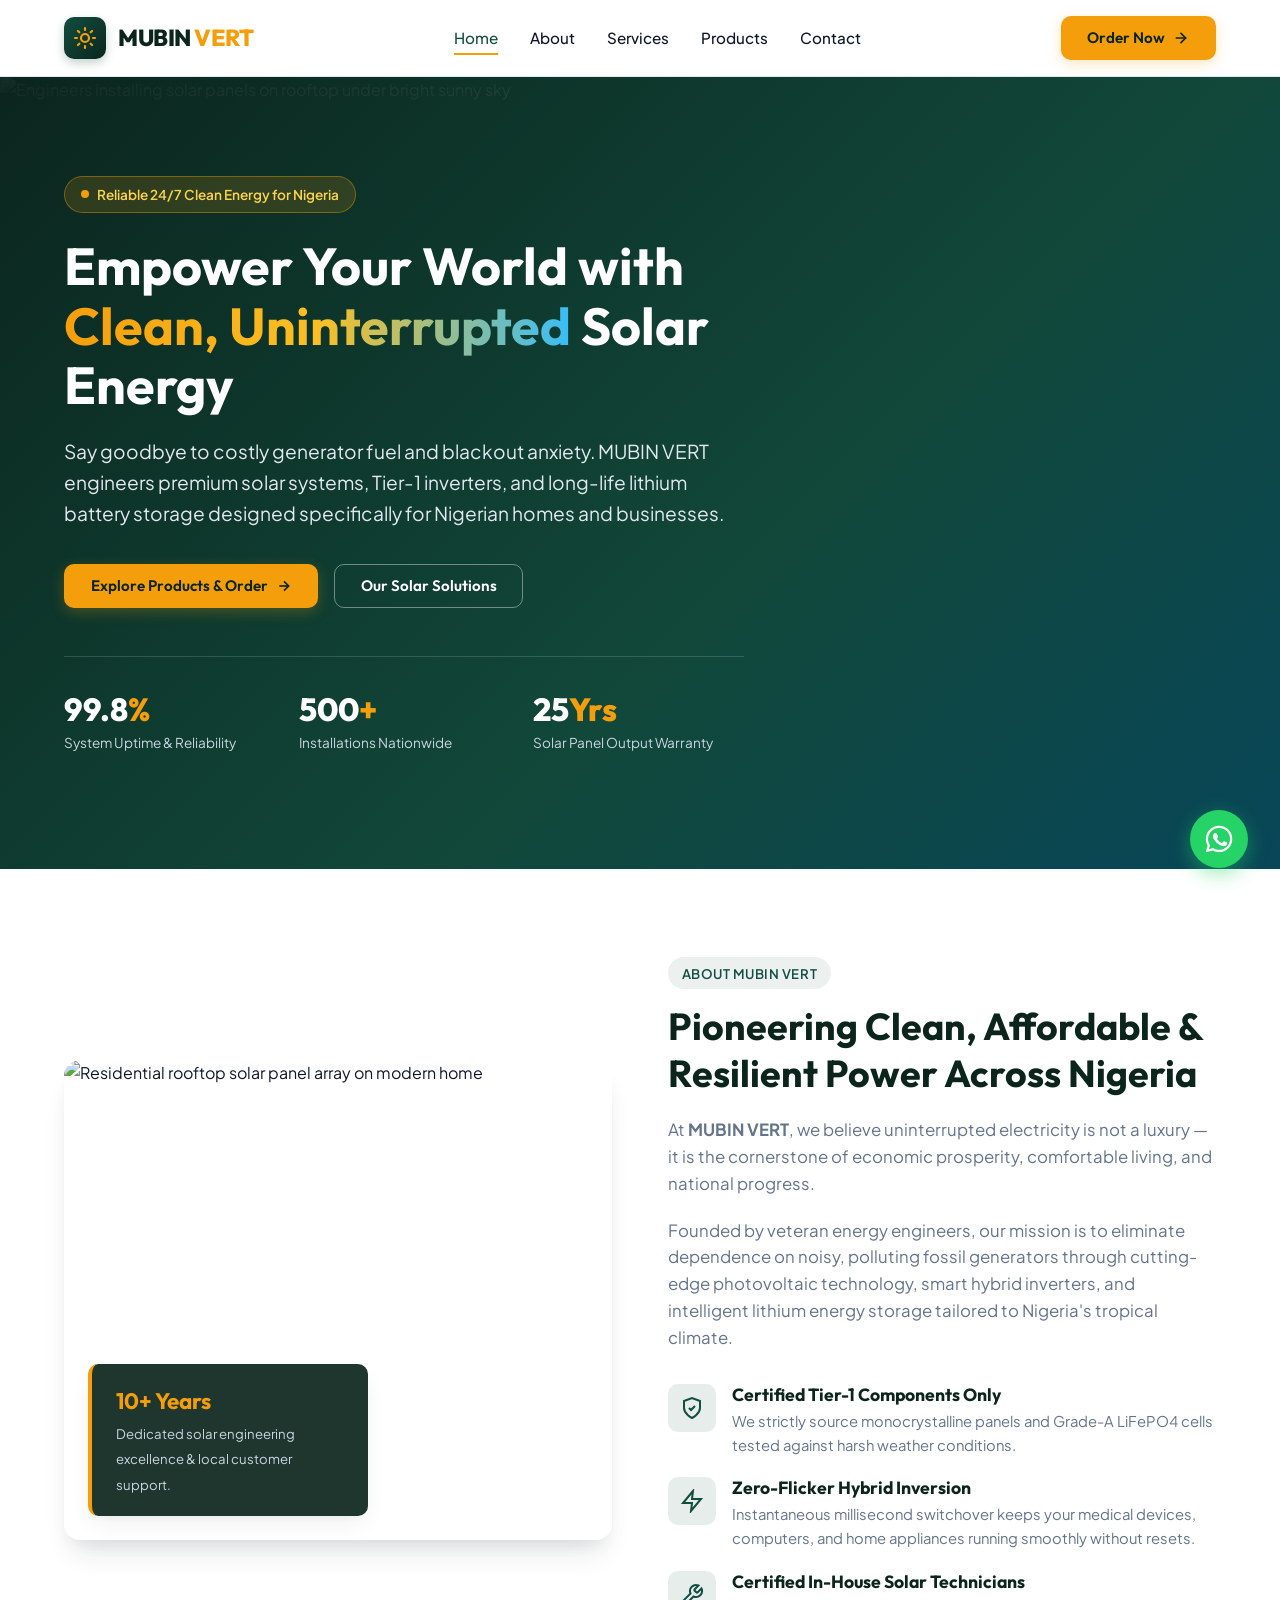
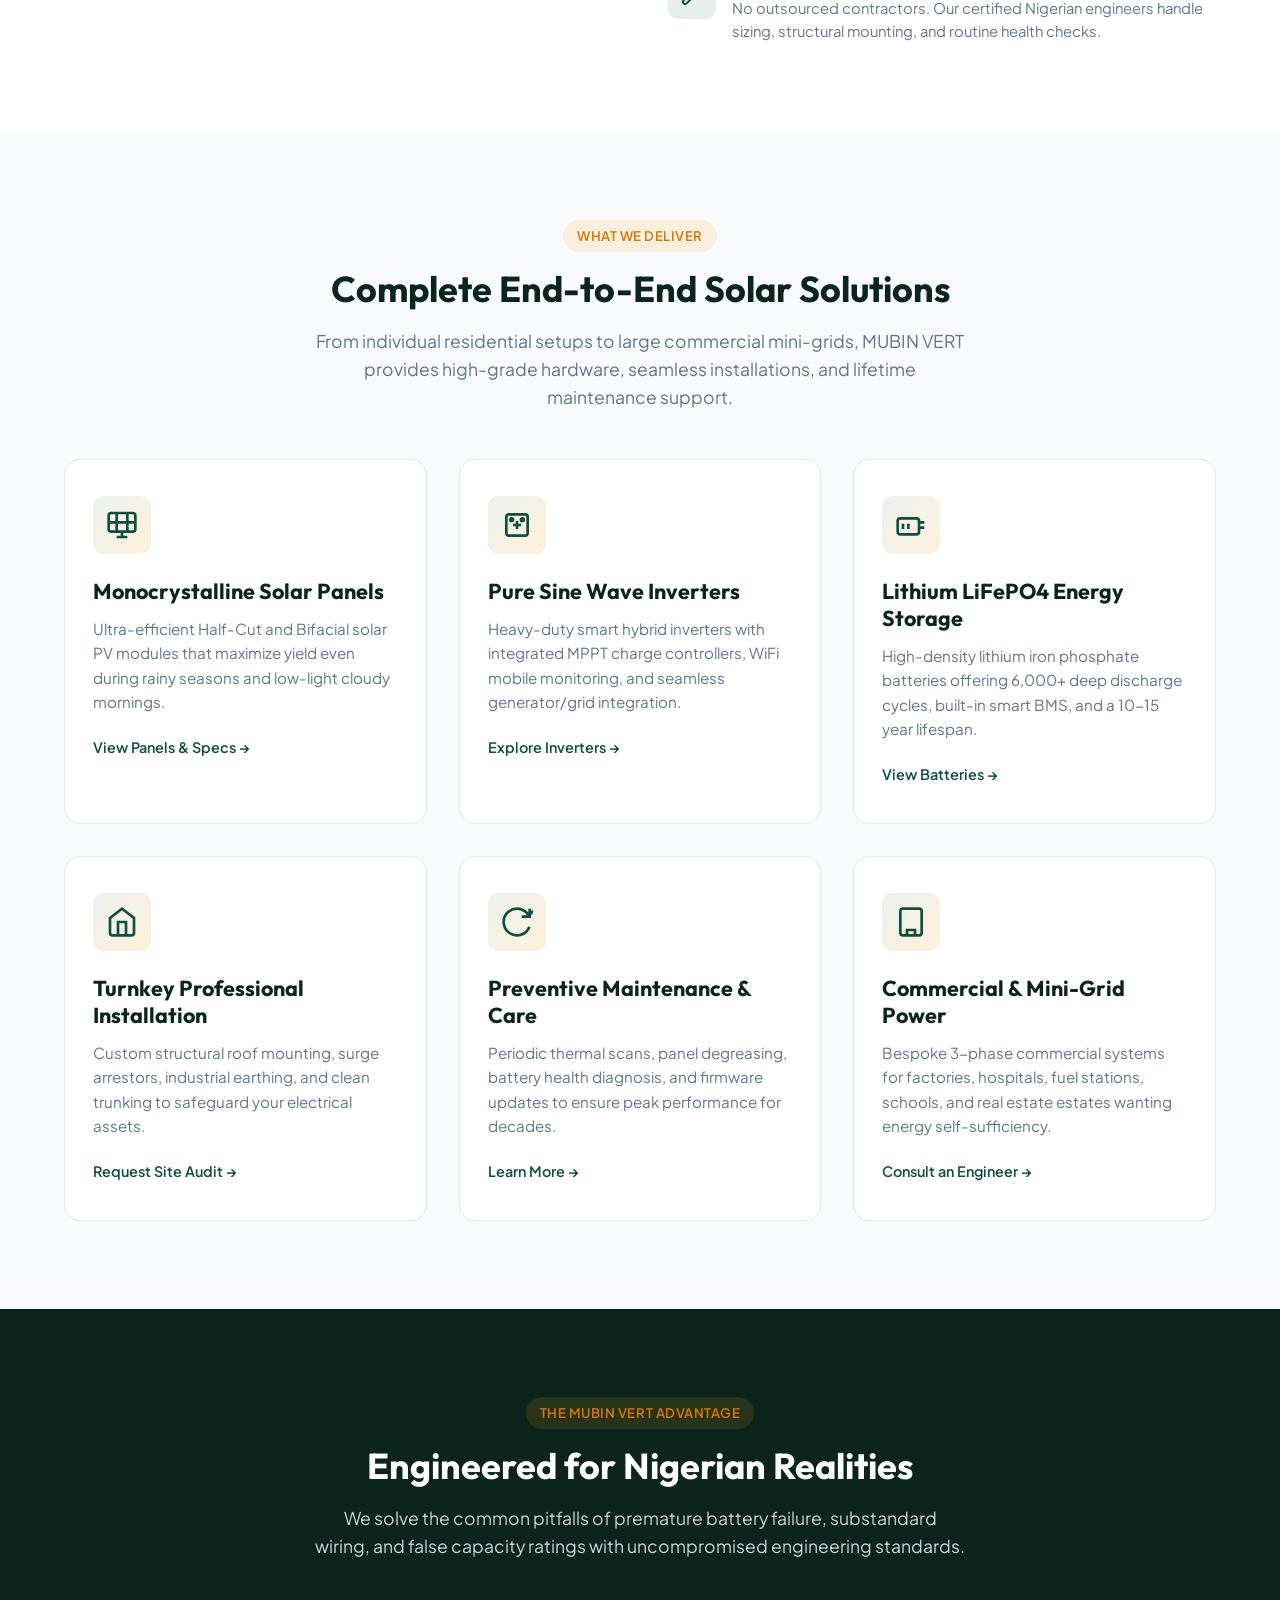
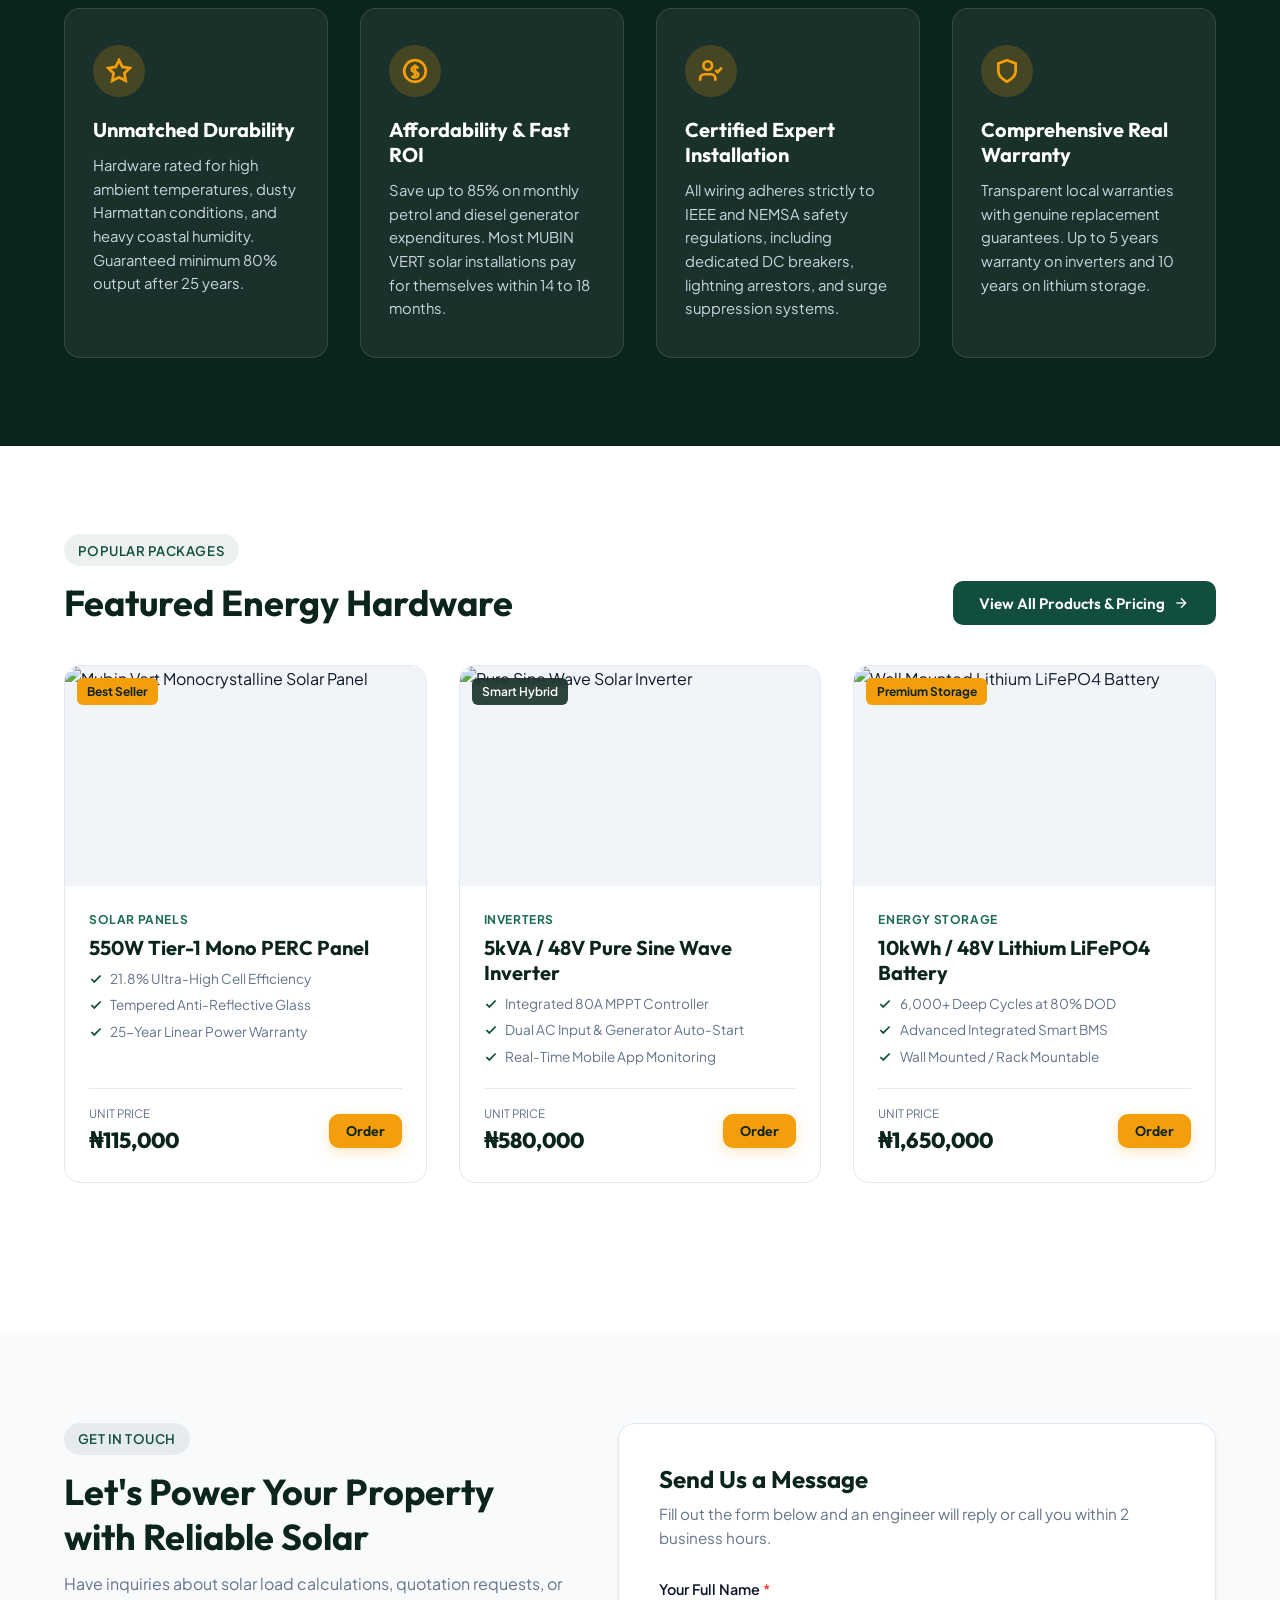
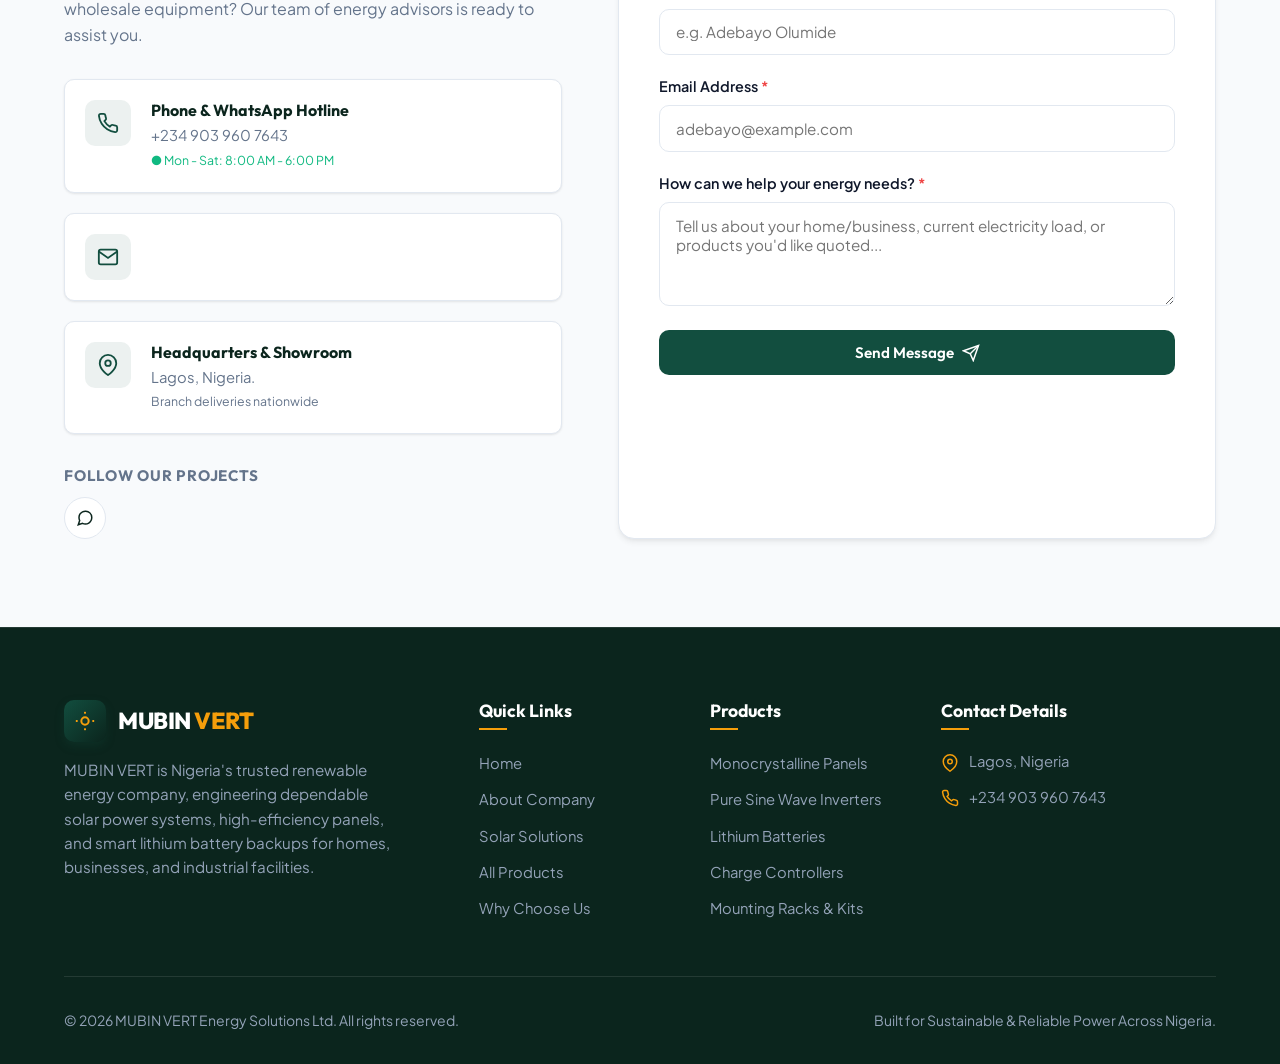
==== commit 81edcbc6: "Remove email inquiries and social media links" ====
--- a/index.html
+++ b/index.html
@@ -480,11 +480,8 @@
                   <polyline points="22,6 12,13 2,6"/>
                 </svg>
               </div>
-              <div>
-                <h4>Email Inquiries</h4>
-                <p><a href="mailto:info@mubinvert.com">info@mubinvert.com</a></p>
-                <p><a href="mailto:sales@mubinvert.com">sales@mubinvert.com</a></p>
-              </div>
+             
+              
             </div>
 
             <div class="contact-card">
@@ -497,7 +494,7 @@
               </div>
               <div>
                 <h4>Headquarters & Showroom</h4>
-                <p>Plot 14 Victoria Island Commercial Corridor, Lagos, Nigeria.</p>
+                <p> Lagos, Nigeria.</p>
                 <p><small class="text-muted">Branch deliveries nationwide</small></p>
               </div>
             </div>
@@ -509,15 +506,10 @@
               <a href="https://wa.me/2349039607643" target="_blank" rel="noopener noreferrer" class="social-btn" aria-label="WhatsApp">
                 <svg width="18" height="18" viewBox="0 0 24 24" fill="none" stroke="currentColor" stroke-width="2"><path d="M21 11.5a8.38 8.38 0 0 1-.9 3.8 8.5 8.5 0 0 1-7.6 4.7 8.38 8.38 0 0 1-3.8-.9L3 21l1.9-5.7a8.38 8.38 0 0 1-.9-3.8 8.5 8.5 0 0 1 4.7-7.6 8.38 8.38 0 0 1 3.8-.9h.5a8.48 8.48 0 0 1 8 8v.5z"/></svg>
               </a>
-              <a href="#" class="social-btn" aria-label="Instagram">
-                <svg width="18" height="18" viewBox="0 0 24 24" fill="none" stroke="currentColor" stroke-width="2"><rect x="2" y="2" width="20" height="20" rx="5" ry="5"/><path d="M16 11.37A4 4 0 1 1 12.63 8 4 4 0 0 1 16 11.37z"/><line x1="17.5" y1="6.5" x2="17.51" y2="6.5"/></svg>
-              </a>
-              <a href="#" class="social-btn" aria-label="LinkedIn">
-                <svg width="18" height="18" viewBox="0 0 24 24" fill="none" stroke="currentColor" stroke-width="2"><path d="M16 8a6 6 0 0 1 6 6v7h-4v-7a2 2 0 0 0-2-2 2 2 0 0 0-2 2v7h-4v-7a6 6 0 0 1 6-6z"/><rect x="2" y="9" width="4" height="12"/><circle cx="4" cy="4" r="2"/></svg>
-              </a>
-              <a href="#" class="social-btn" aria-label="Facebook">
-                <svg width="18" height="18" viewBox="0 0 24 24" fill="none" stroke="currentColor" stroke-width="2"><path d="M18 2h-3a5 5 0 0 0-5 5v3H7v4h3v8h4v-8h3l1-4h-4V7a1 1 0 0 1 1-1h3z"/></svg>
-              </a>
+          
+              
+             
+              
             </div>
           </div>
         </div>
@@ -610,16 +602,14 @@
           <ul class="footer-contact-list">
             <li>
               <svg width="18" height="18" viewBox="0 0 24 24" fill="none" stroke="currentColor" stroke-width="2"><path d="M21 10c0 7-9 13-9 13s-9-6-9-13a9 9 0 0 1 18 0z"/><circle cx="12" cy="10" r="3"/></svg>
-              <span>Victoria Island, Lagos State, Nigeria</span>
+              <span>Lagos, Nigeria</span>
             </li>
             <li>
               <svg width="18" height="18" viewBox="0 0 24 24" fill="none" stroke="currentColor" stroke-width="2"><path d="M22 16.92v3a2 2 0 0 1-2.18 2 19.79 19.79 0 0 1-8.63-3.07 19.5 19.5 0 0 1-6-6 19.79 19.79 0 0 1-3.07-8.67A2 2 0 0 1 4.11 2h3a2 2 0 0 1 2 1.72 12.84 12.84 0 0 0 .7 2.81 2 2 0 0 1-.45 2.11L8.09 9.91a16 16 0 0 0 6 6l1.27-1.27a2 2 0 0 1 2.11-.45 12.84 12.84 0 0 0 2.81.7A2 2 0 0 1 22 16.92z"/></svg>
               <span>+234 903 960 7643</span>
             </li>
-            <li>
-              <svg width="18" height="18" viewBox="0 0 24 24" fill="none" stroke="currentColor" stroke-width="2"><path d="M4 4h16c1.1 0 2 .9 2 2v12c0 1.1-.9 2-2 2H4c-1.1 0-2-.9-2-2V6c0-1.1.9-2 2-2z"/><polyline points="22,6 12,13 2,6"/></svg>
-              <span>sales@mubinvert.com</span>
-            </li>
+          
+            
           </ul>
         </div>
       </div>
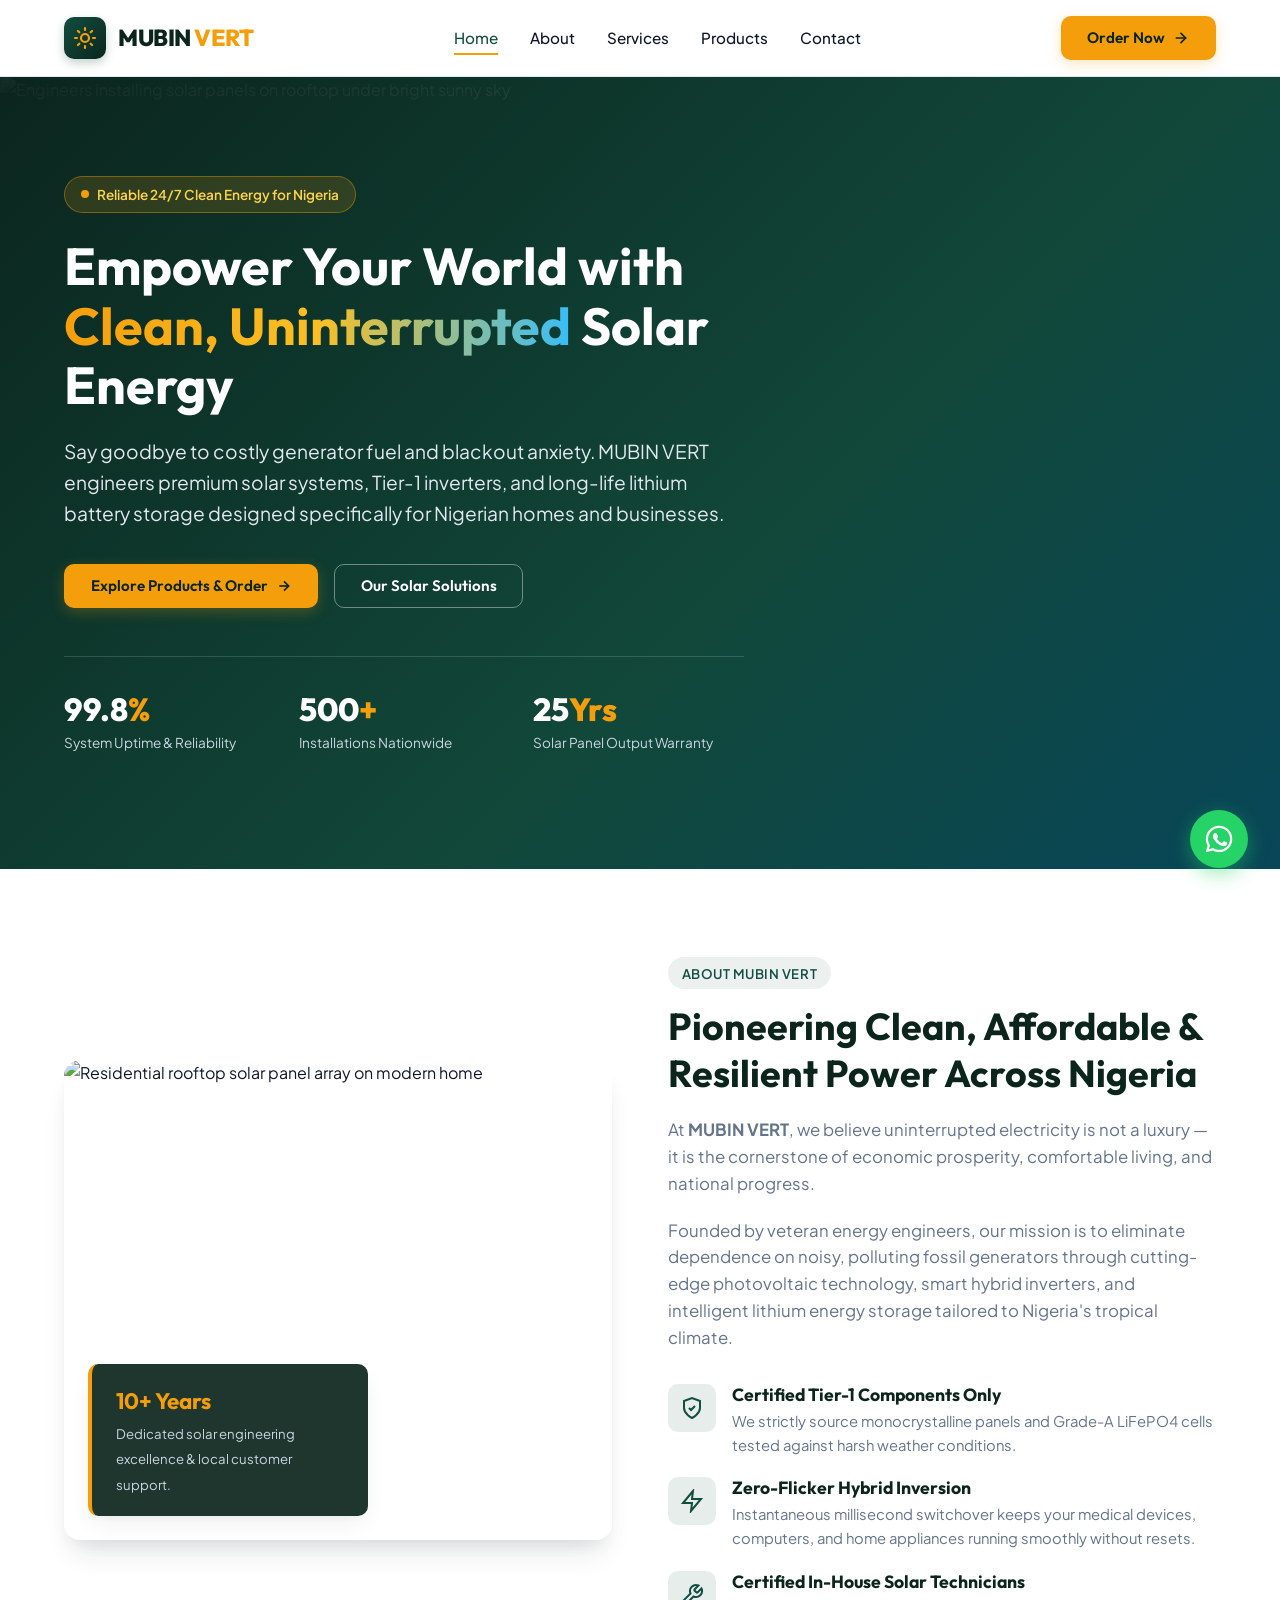
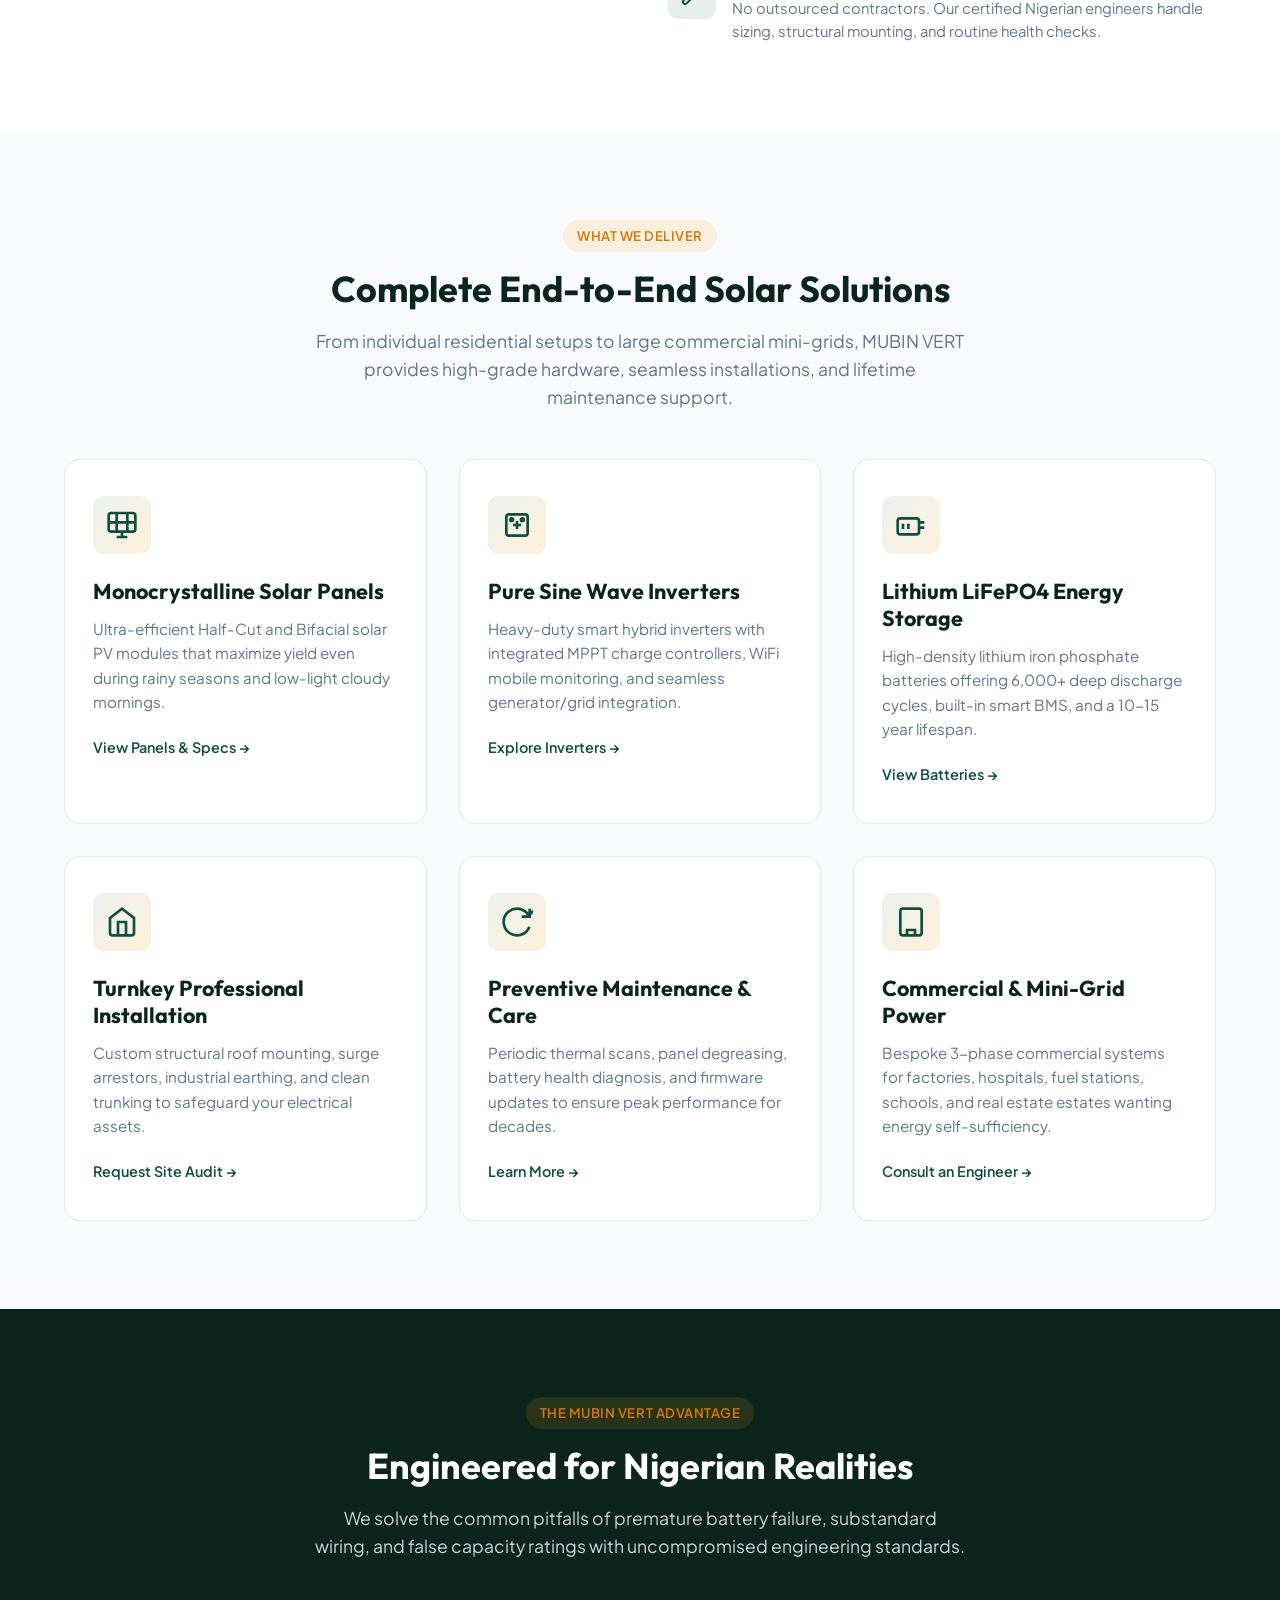
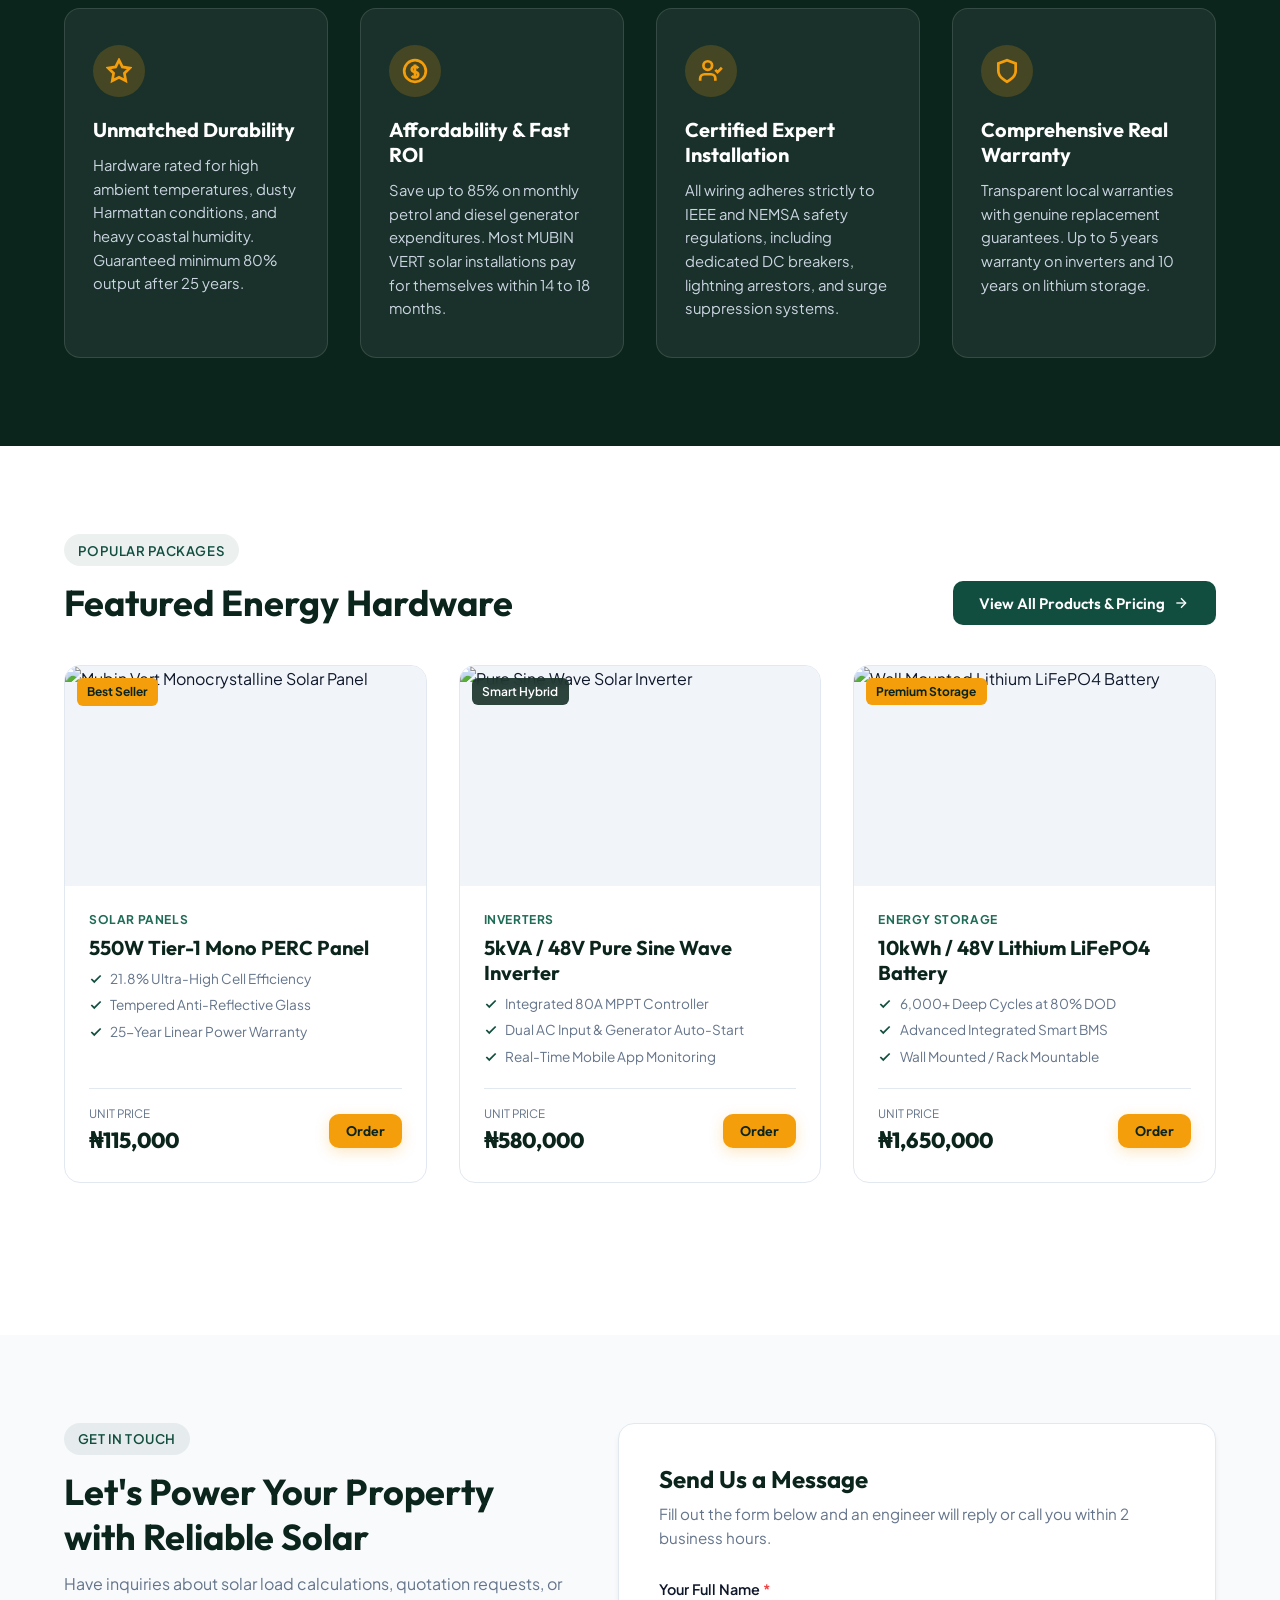
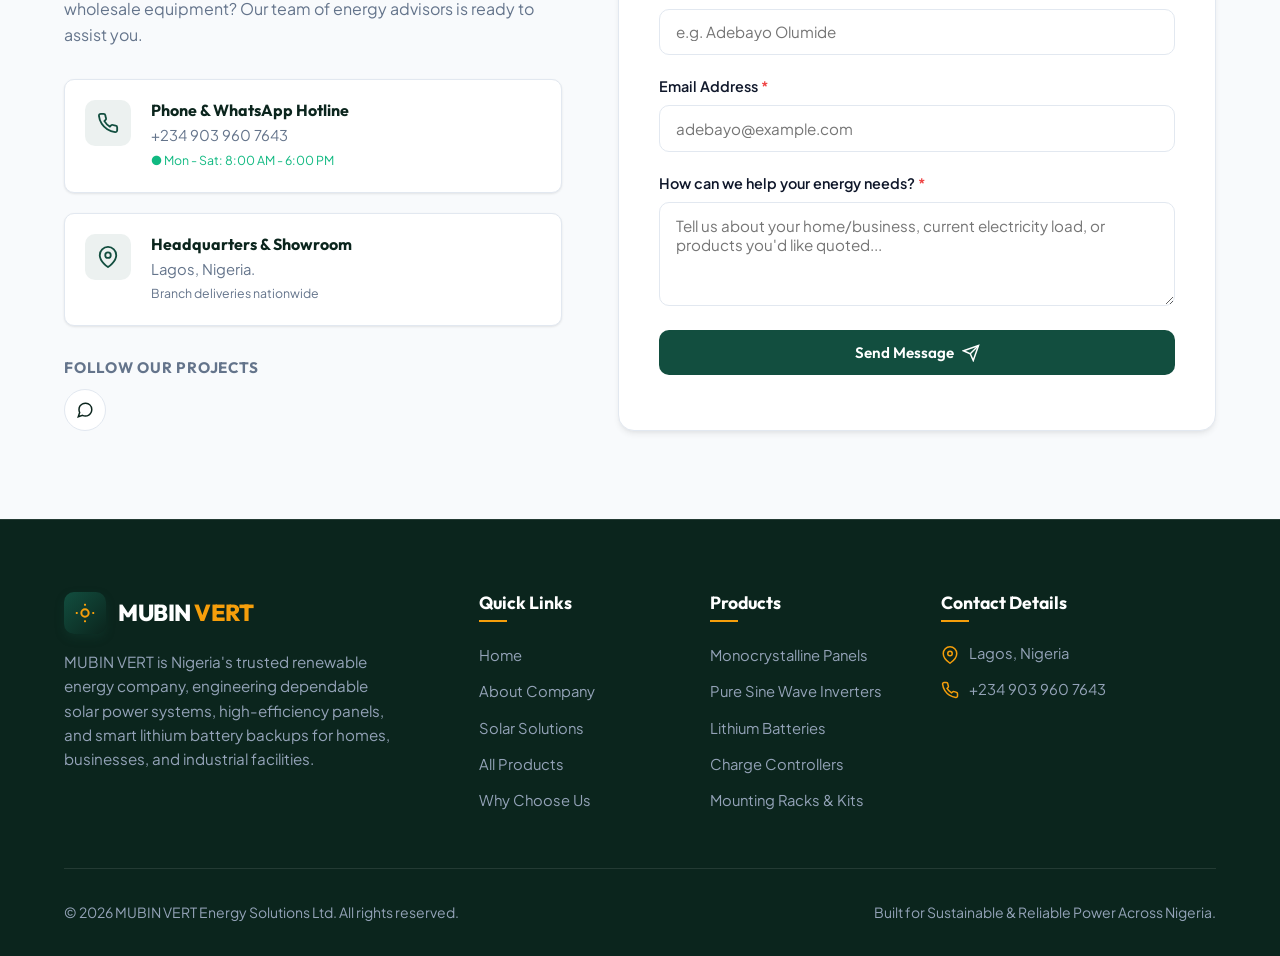
==== commit 1f6a57e8: "Remove email contact card from index.html Removed email contact card section from the HTML." ====
--- a/index.html
+++ b/index.html
@@ -472,17 +472,8 @@
               </div>
             </div>
 
-            <div class="contact-card">
-              <div class="icon-box">
-                <!-- Email -->
-                <svg width="22" height="22" viewBox="0 0 24 24" fill="none" stroke="currentColor" stroke-width="2">
-                  <path d="M4 4h16c1.1 0 2 .9 2 2v12c0 1.1-.9 2-2 2H4c-1.1 0-2-.9-2-2V6c0-1.1.9-2 2-2z"/>
-                  <polyline points="22,6 12,13 2,6"/>
-                </svg>
-              </div>
-             
-              
-            </div>
+           
+            
 
             <div class="contact-card">
               <div class="icon-box">
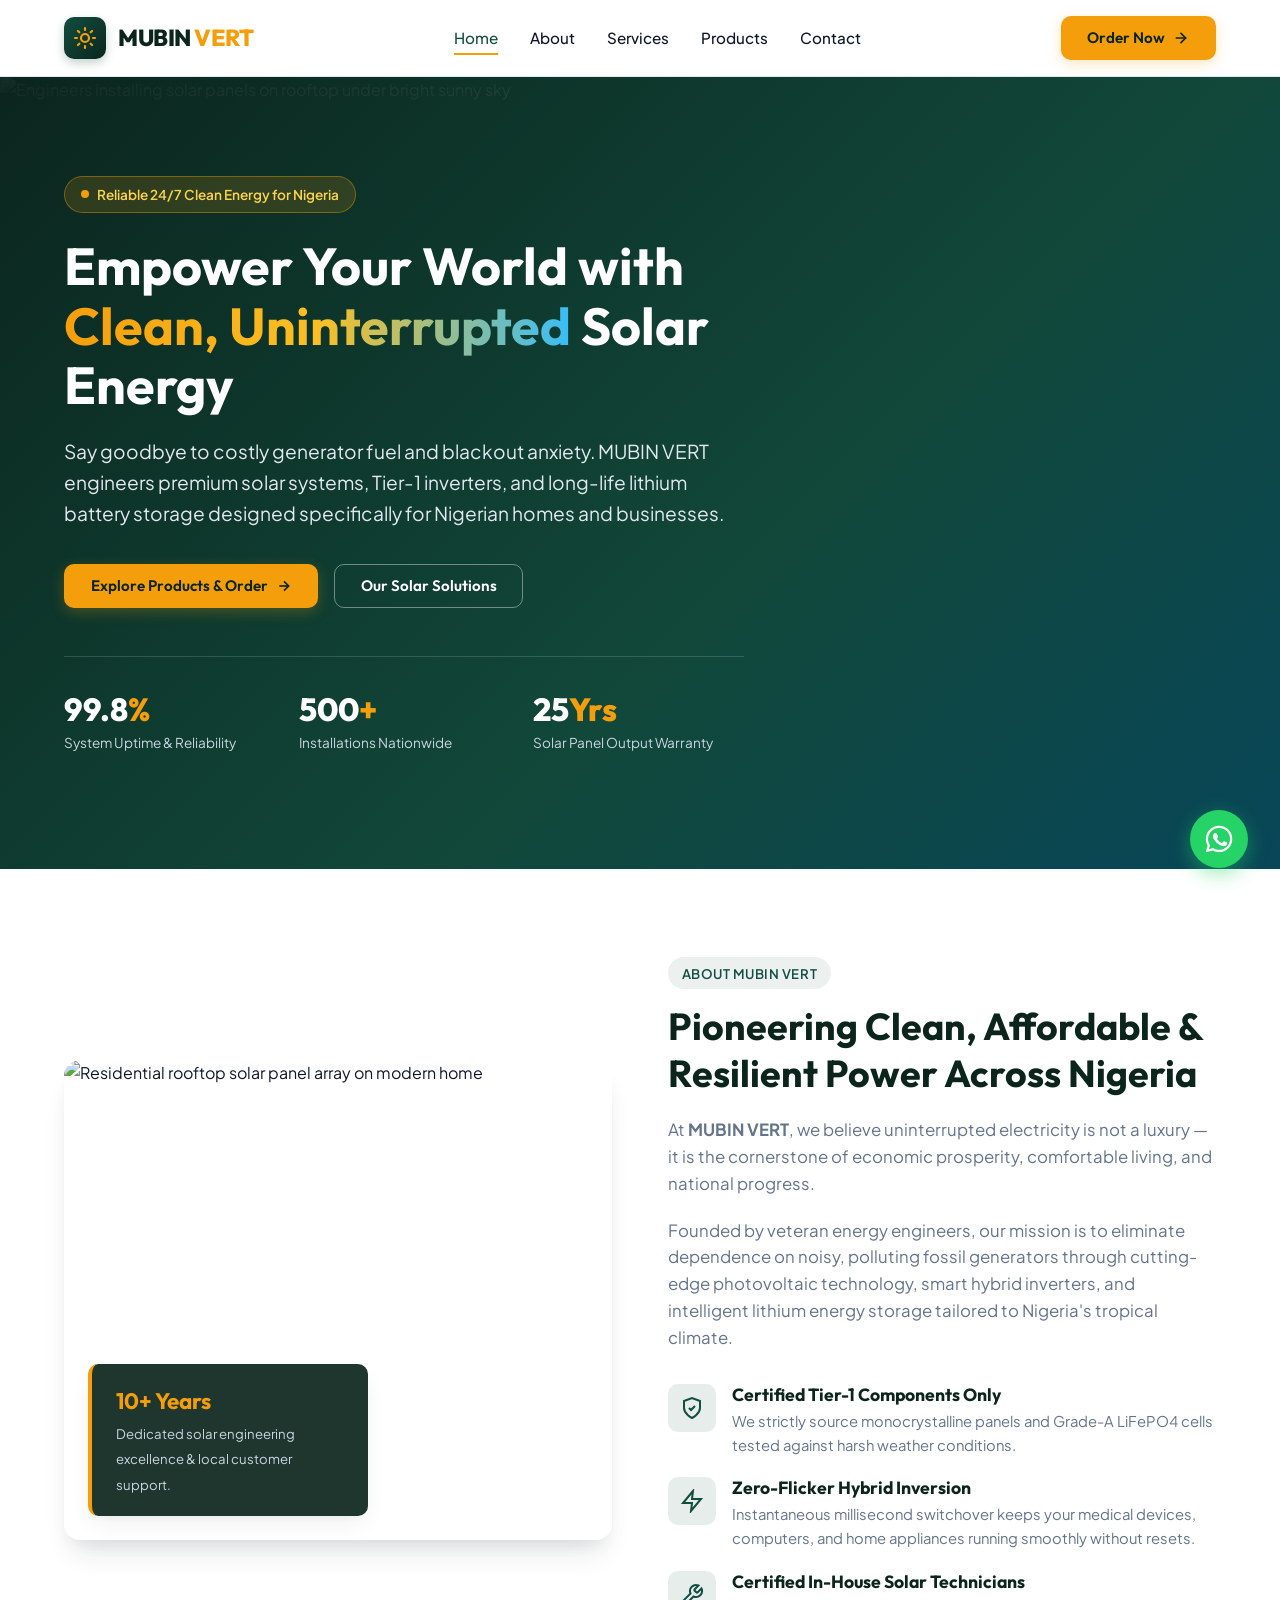
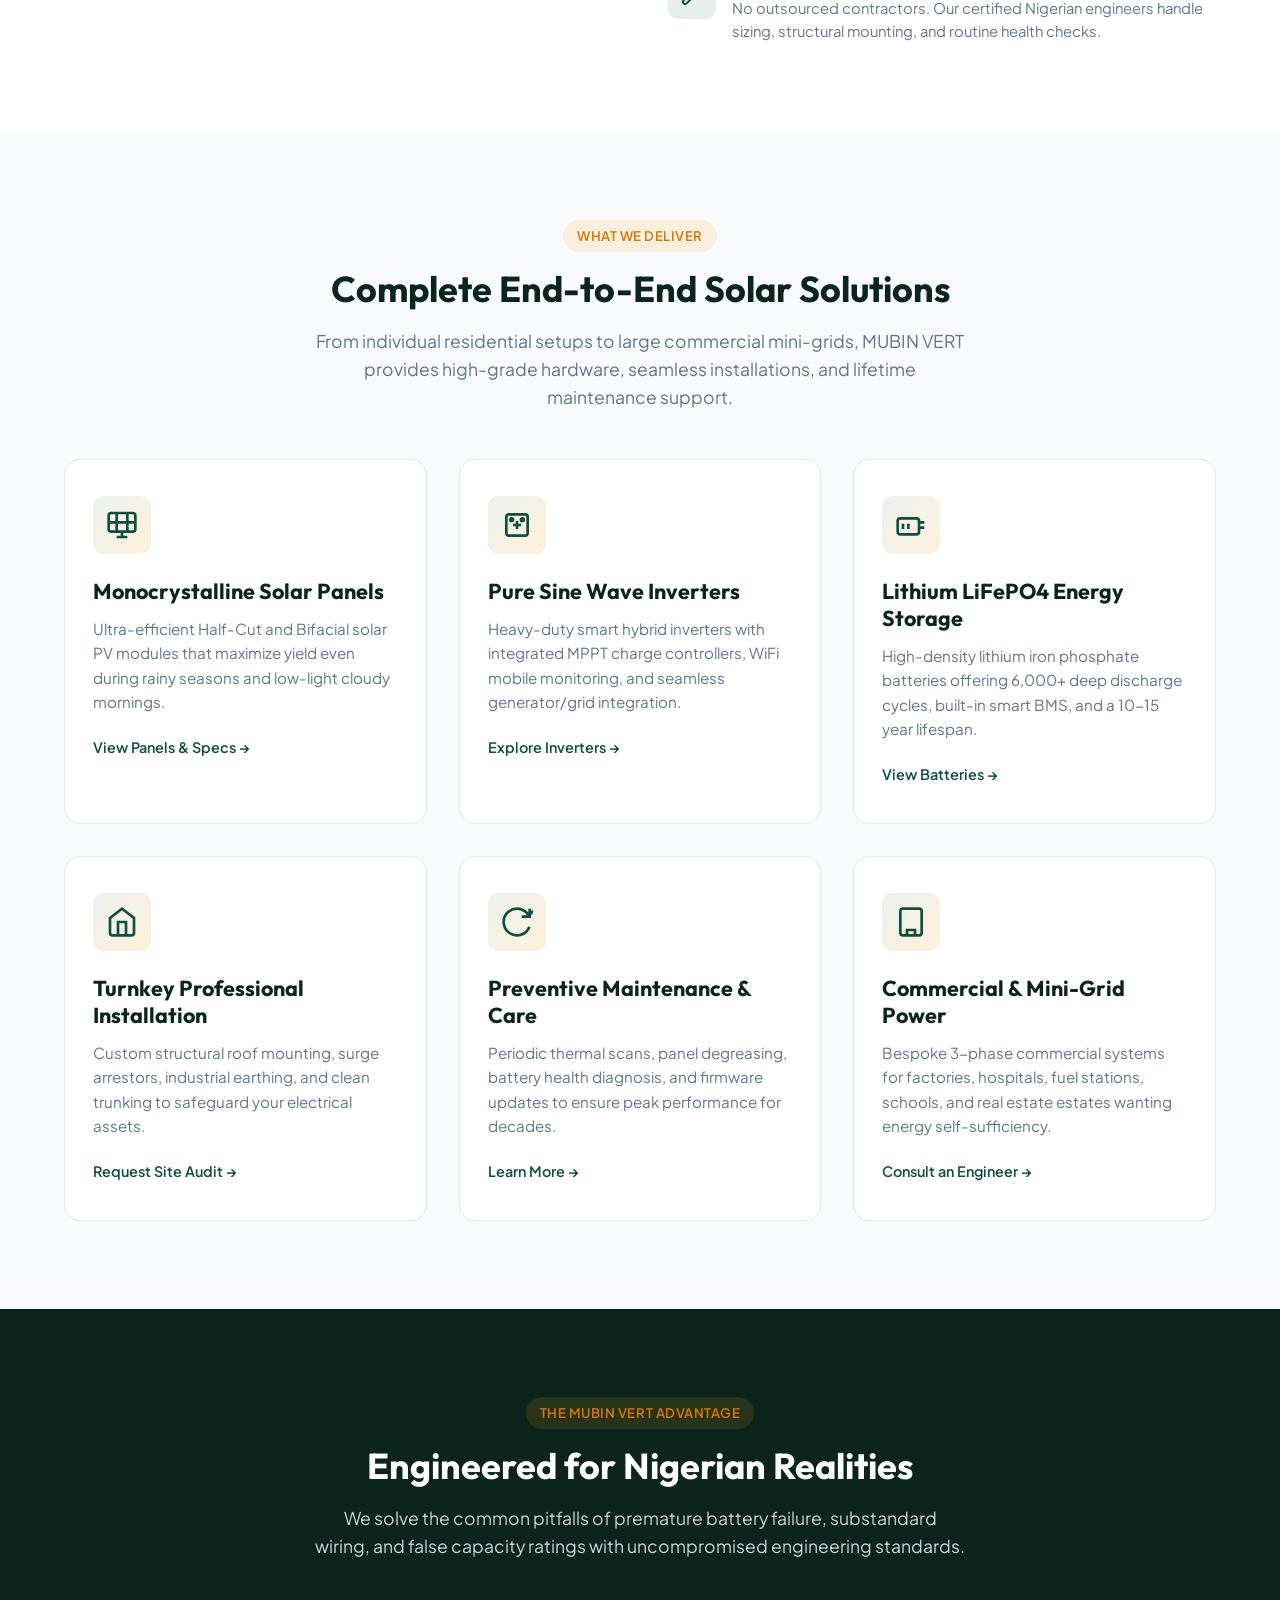
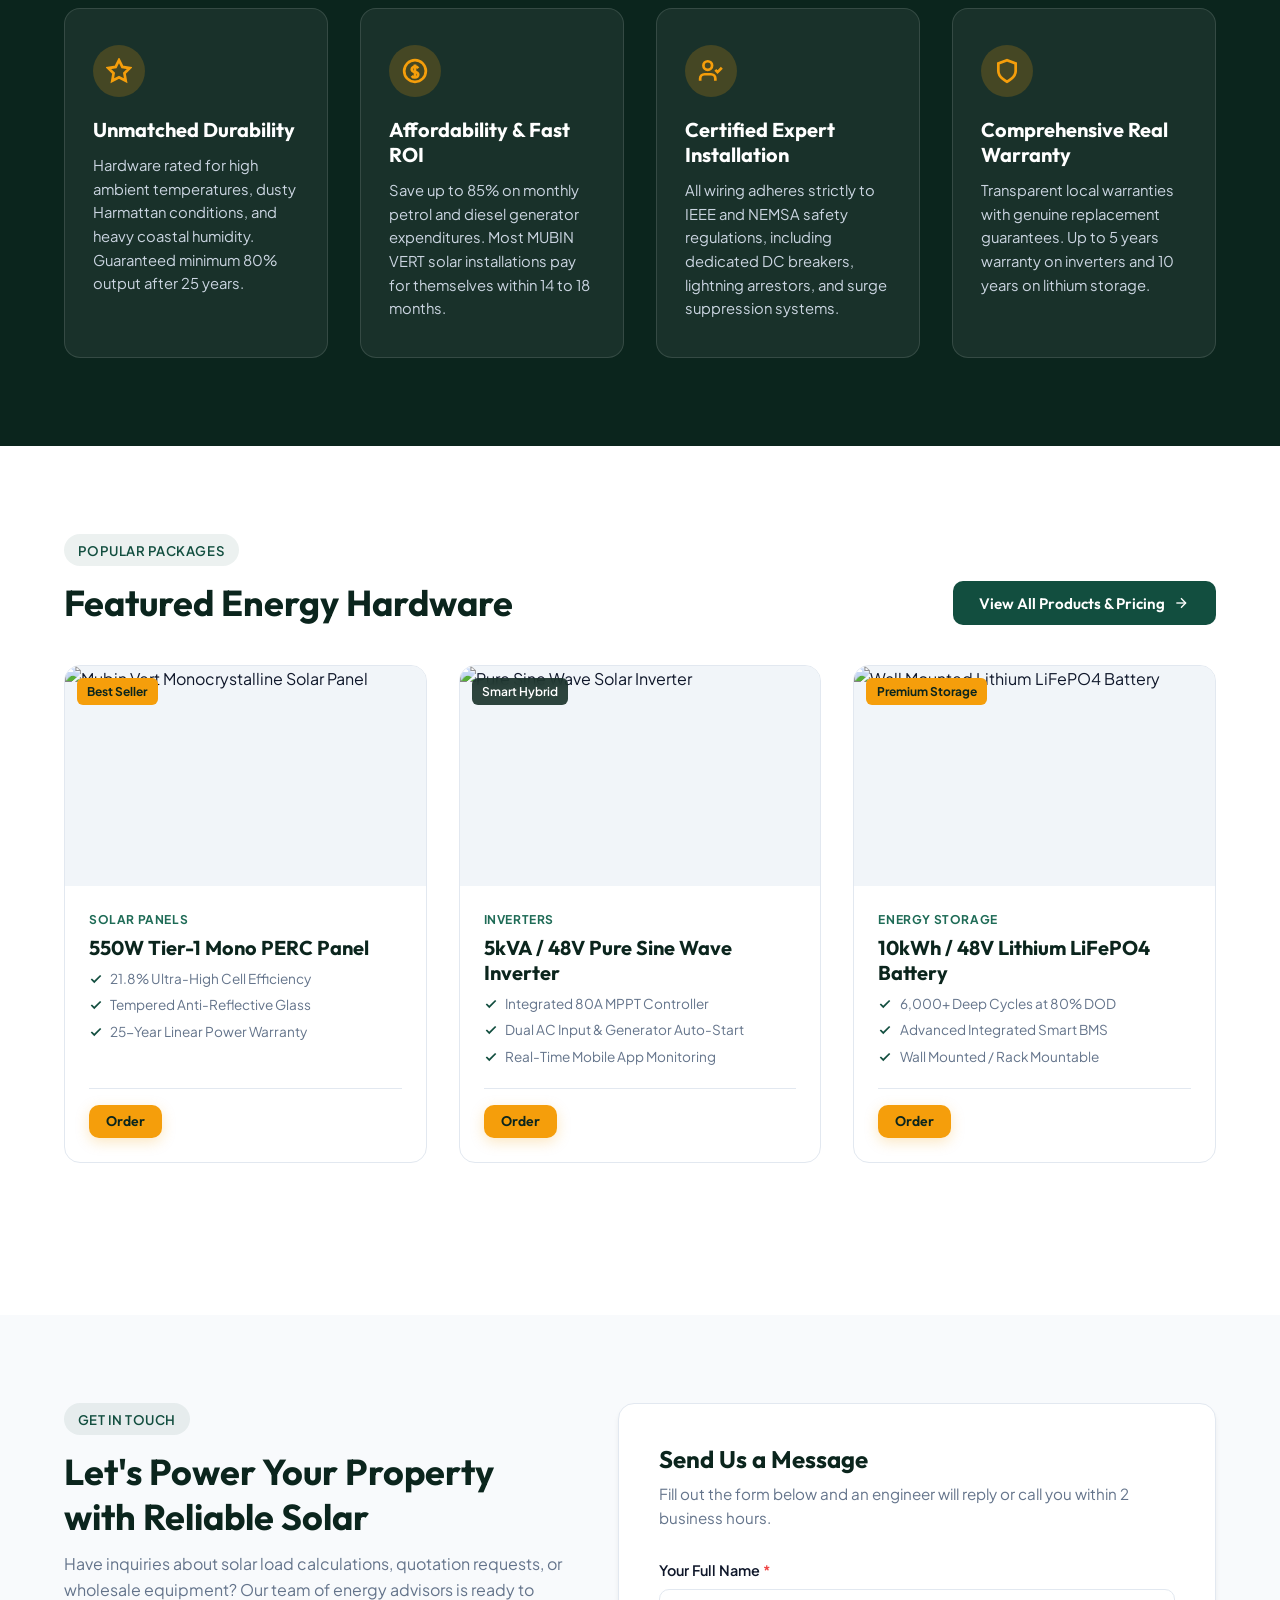
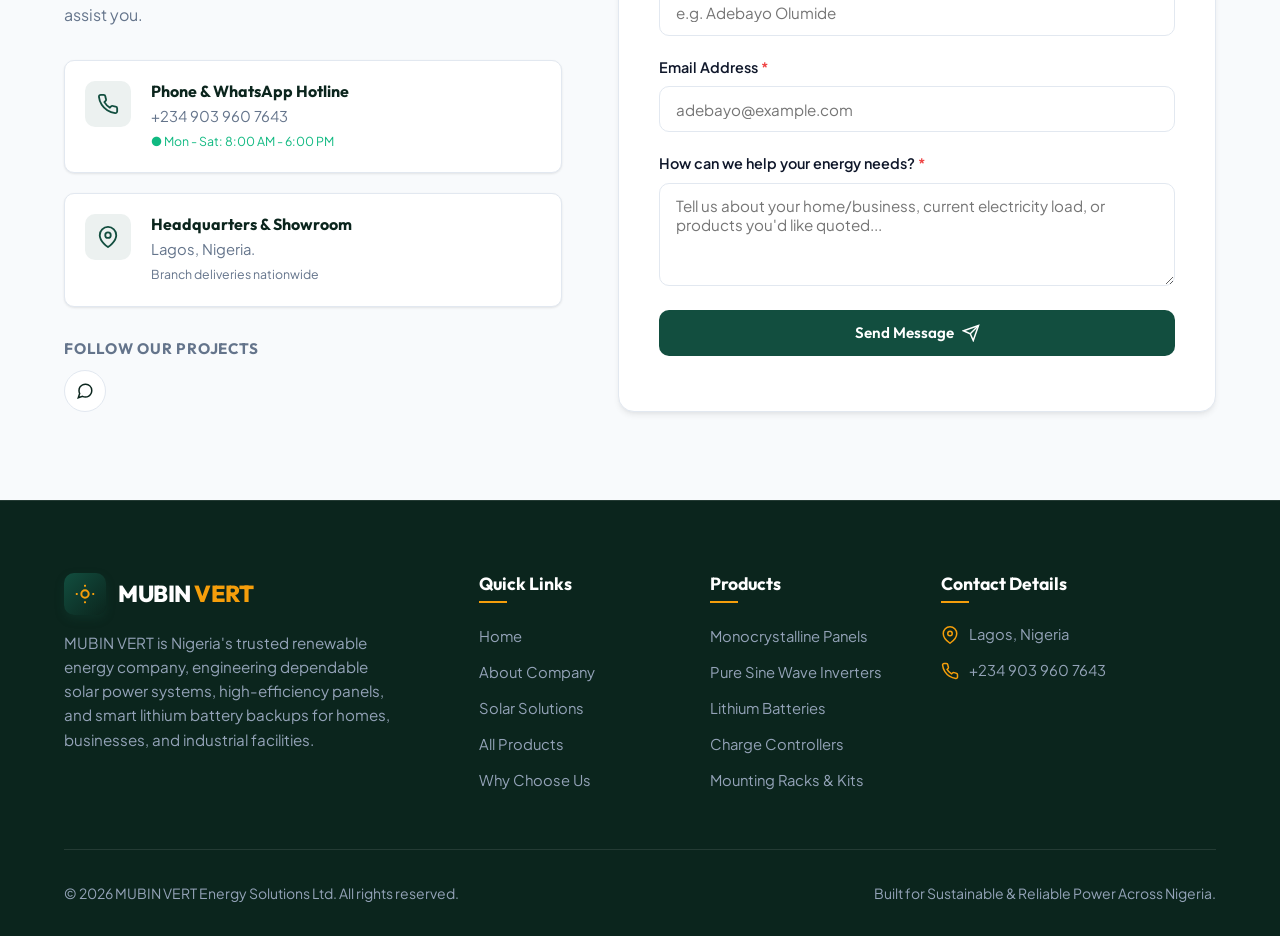
==== commit a83bd219: "Remove unit price display from product details Removed unit price sections from product footer." ====
--- a/index.html
+++ b/index.html
@@ -386,10 +386,8 @@
               <li><svg width="14" height="14" viewBox="0 0 24 24" fill="none" stroke="currentColor" stroke-width="3"><polyline points="20 6 9 17 4 12"/></svg> 25-Year Linear Power Warranty</li>
             </ul>
             <div class="product-footer">
-              <div class="product-price">
-                <span class="label">Unit Price</span>
-                <span class="value">₦115,000</span>
-              </div>
+             
+              
               <a href="products.html?product=550W%20Tier-1%20Mono%20PERC%20Panel" class="btn btn-primary btn-sm">Order</a>
             </div>
           </div>
@@ -410,10 +408,8 @@
               <li><svg width="14" height="14" viewBox="0 0 24 24" fill="none" stroke="currentColor" stroke-width="3"><polyline points="20 6 9 17 4 12"/></svg> Real-Time Mobile App Monitoring</li>
             </ul>
             <div class="product-footer">
-              <div class="product-price">
-                <span class="label">Unit Price</span>
-                <span class="value">₦580,000</span>
-              </div>
+              
+              
               <a href="products.html?product=5kVA%2048V%20Pure%20Sine%20Wave%20Inverter" class="btn btn-primary btn-sm">Order</a>
             </div>
           </div>
@@ -434,10 +430,8 @@
               <li><svg width="14" height="14" viewBox="0 0 24 24" fill="none" stroke="currentColor" stroke-width="3"><polyline points="20 6 9 17 4 12"/></svg> Wall Mounted / Rack Mountable</li>
             </ul>
             <div class="product-footer">
-              <div class="product-price">
-                <span class="label">Unit Price</span>
-                <span class="value">₦1,650,000</span>
-              </div>
+             
+              
               <a href="products.html?product=10kWh%2048V%20Lithium%20LiFePO4%20Battery" class="btn btn-primary btn-sm">Order</a>
             </div>
           </div>
